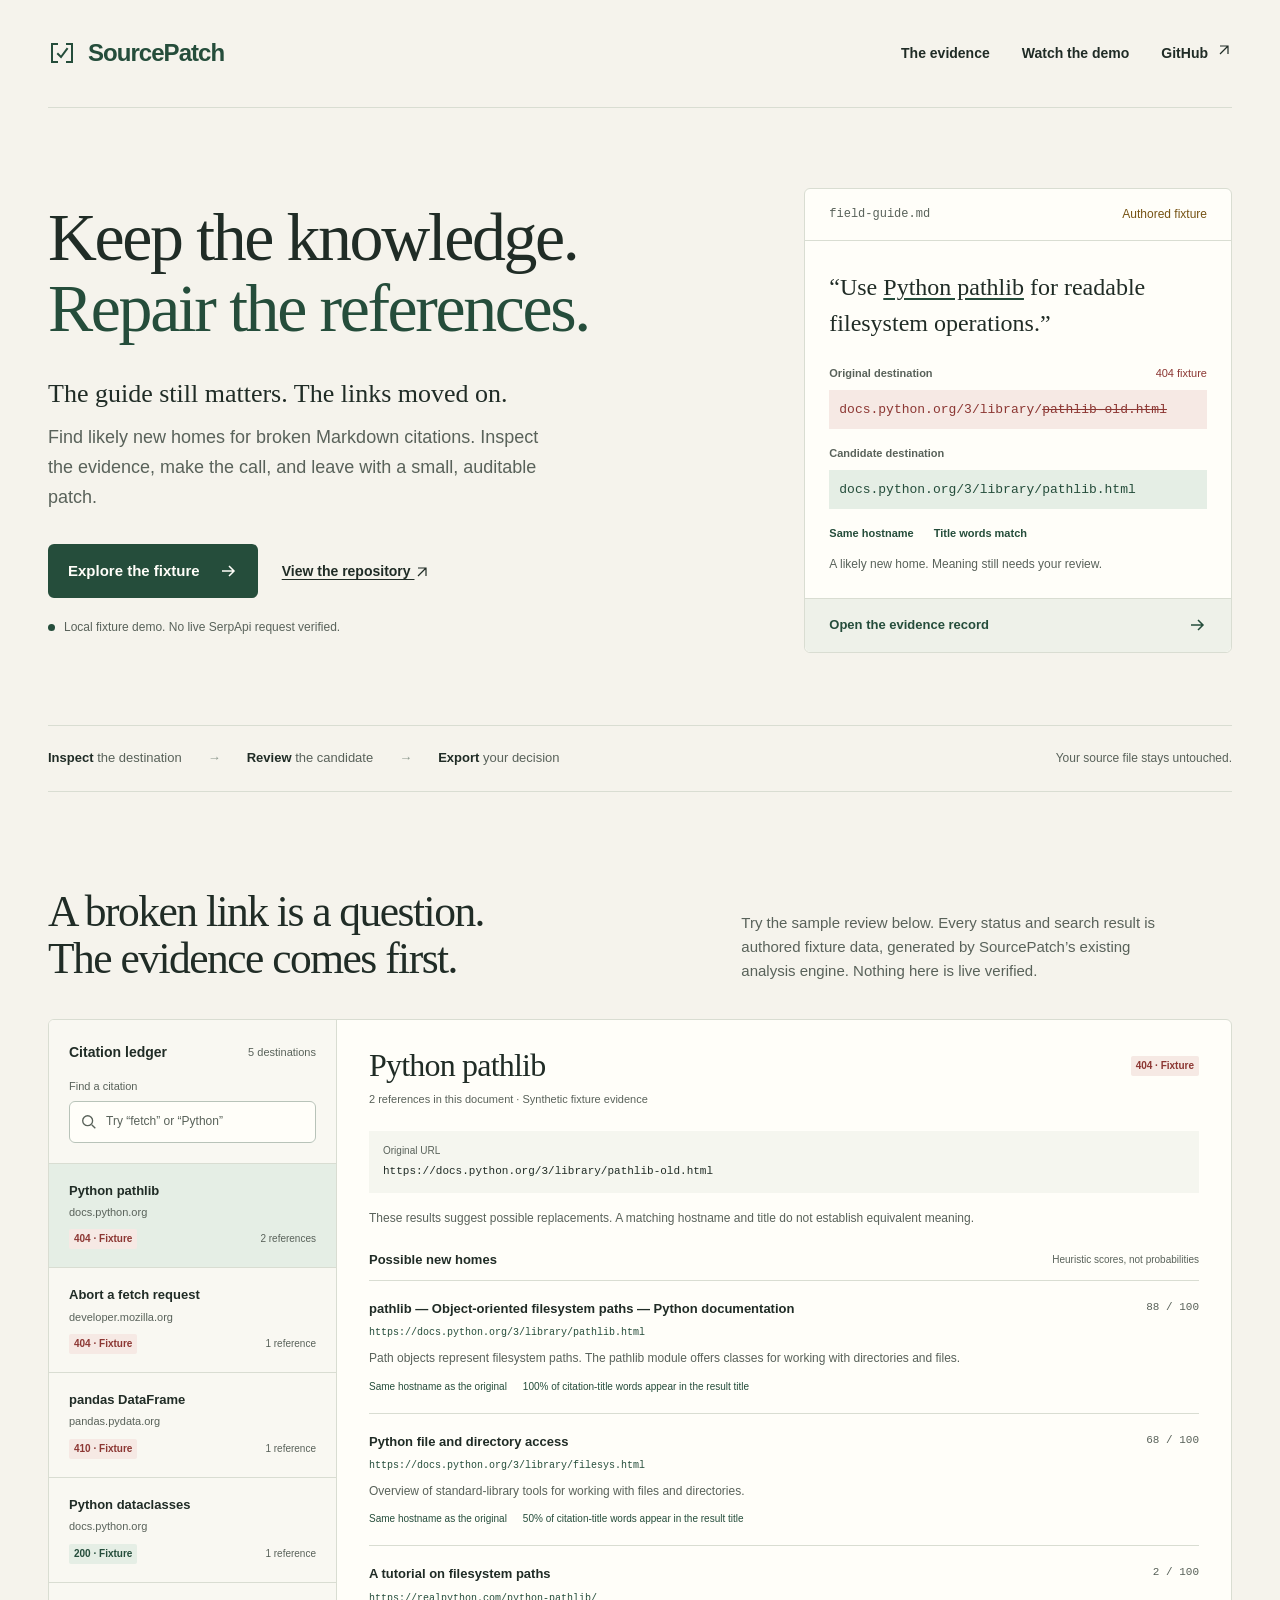
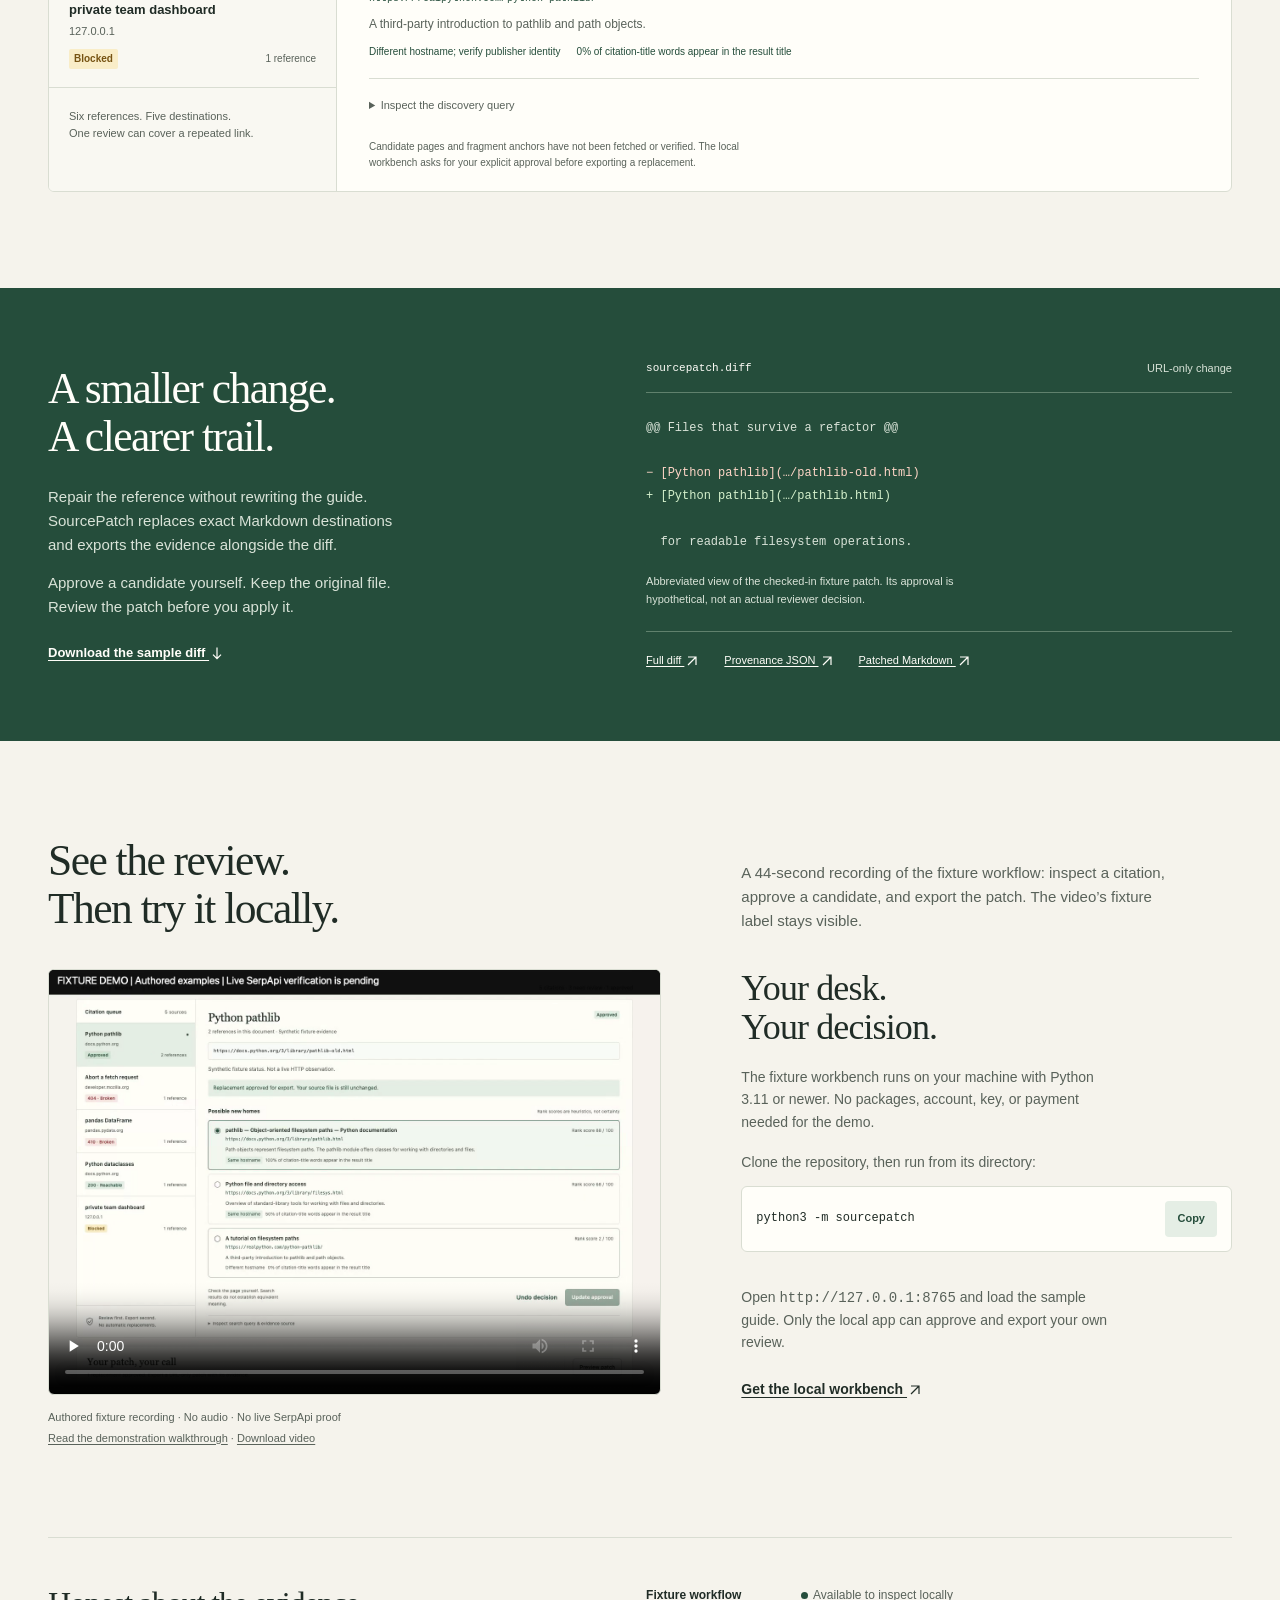
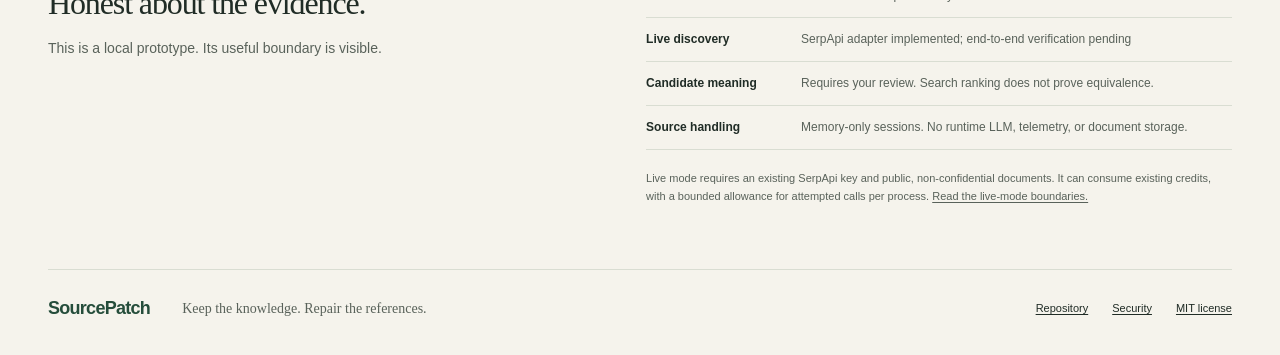
==== landing/index.html @ 8b0971ee "Add evidence-led SourcePatch fixture landing" ====
<!doctype html>
<html lang="en">
<head>
  <meta charset="utf-8">
  <meta name="viewport" content="width=device-width, initial-scale=1">
  <meta name="theme-color" content="#254d3b">
  <meta name="description" content="SourcePatch is a local-first workbench for repairing broken Markdown citations. Compare evidence, approve replacements, and export a URL-only patch with provenance. Explore an honest synthetic fixture demo.">
  <title>SourcePatch — Keep the knowledge. Repair the references.</title>
  <link rel="icon" href="assets/favicon.svg" type="image/svg+xml">
  <link rel="stylesheet" href="style.css">
  <script src="assets/fixture-data.js" defer></script>
  <script src="landing.js" defer></script>
</head>
<body>
  <a class="skip-link" href="#main">Skip to content</a>
  <header class="site-header wrap">
    <a class="wordmark" href="#main" aria-label="SourcePatch home"><svg width="28" height="28" viewBox="0 0 28 28" fill="none" aria-hidden="true"><path d="M9 5H4v18h5M19 5h5v18h-5M10 15l3 3 6-8" stroke="currentColor" stroke-width="2" stroke-linecap="square"/></svg>SourcePatch</a>
    <nav aria-label="Main navigation"><a href="#evidence">The evidence</a><a href="#demo">Watch the demo</a><a href="https://github.com/himanshu748/sourcepatch" class="nav-repo">GitHub <svg viewBox="0 0 20 20" width="16" height="16" fill="none" aria-hidden="true"><path d="M5 15 15 5M5 5h10v10" stroke="currentColor" stroke-width="1.5"/></svg></a></nav>
  </header>

  <main id="main">
    <section class="hero wrap" aria-labelledby="hero-title">
      <div class="hero-copy">
        <h1 id="hero-title">Keep the knowledge.<br><span>Repair the references.</span></h1>
        <p class="hero-intro">The guide still matters. The links moved on.</p>
        <p class="hero-description">Find likely new homes for broken Markdown citations. Inspect the evidence, make the call, and leave with a small, auditable patch.</p>
        <div class="actions"><a class="button primary" href="#evidence">Explore the fixture <svg viewBox="0 0 20 20" width="20" height="20" fill="none" aria-hidden="true"><path d="M4 10h12m-5-5 5 5-5 5" stroke="currentColor" stroke-width="1.5"/></svg></a><a class="text-link" href="https://github.com/himanshu748/sourcepatch">View the repository <svg viewBox="0 0 20 20" width="16" height="16" fill="none" aria-hidden="true"><path d="M5 15 15 5M5 5h10v10" stroke="currentColor" stroke-width="1.5"/></svg></a></div>
        <p class="fixture-note"><span class="status-dot" aria-hidden="true"></span>Local fixture demo. No live SerpApi request verified.</p>
      </div>
      <div class="hero-record" aria-label="Synthetic Python pathlib citation example">
        <div class="record-top"><span>field-guide.md</span><span class="record-stamp">Authored fixture</span></div>
        <div class="record-body">
          <p class="source-quote">“Use <span>Python pathlib</span> for readable filesystem operations.”</p>
          <div class="destination old"><span class="destination-label">Original destination <b>404 fixture</b></span><code>docs.python.org/3/library/<wbr><s>pathlib-old.html</s></code></div>
          <div class="destination proposed"><span class="destination-label">Candidate destination</span><code>docs.python.org/3/library/<wbr>pathlib.html</code></div>
          <div class="evidence-pair"><span>Same hostname</span><span>Title words match</span></div>
          <p class="record-caution">A likely new home. Meaning still needs your review.</p>
        </div>
        <a href="#evidence" class="record-bottom">Open the evidence record <svg viewBox="0 0 20 20" width="20" height="20" fill="none" aria-hidden="true"><path d="M4 10h12m-5-5 5 5-5 5" stroke="currentColor" stroke-width="1.5"/></svg></a>
      </div>
    </section>

    <div class="principles wrap" aria-label="SourcePatch workflow"><p><strong>Inspect</strong> the destination</p><span aria-hidden="true">→</span><p><strong>Review</strong> the candidate</p><span aria-hidden="true">→</span><p><strong>Export</strong> your decision</p><p class="principles-end">Your source file stays untouched.</p></div>

    <section class="evidence-section wrap" id="evidence" aria-labelledby="evidence-title">
      <div class="section-heading"><h2 id="evidence-title">A broken link is a question.<br>The evidence comes first.</h2><p>Try the sample review below. Every status and search result is authored fixture data, generated by SourcePatch’s existing analysis engine. Nothing here is live verified.</p></div>
      <div class="explorer">
        <aside class="citation-sidebar" aria-label="Fixture citations">
          <div class="sidebar-top"><h3>Citation ledger</h3><span>5 destinations</span></div>
          <div class="search-control" hidden><label for="citation-search">Find a citation</label><div class="search-field"><svg width="18" height="18" viewBox="0 0 20 20" fill="none" aria-hidden="true"><circle cx="8.5" cy="8.5" r="5.5" stroke="currentColor" stroke-width="1.5"/><path d="m13 13 4 4" stroke="currentColor" stroke-width="1.5"/></svg><input id="citation-search" type="search" placeholder="Try “fetch” or “Python”" autocomplete="off"></div></div>
          <div id="citation-list" class="citation-list" hidden></div>
          <p id="search-status" class="search-status" role="status" aria-live="polite" hidden></p>
          <p class="sidebar-note">Six references. Five destinations.<br>One review can cover a repeated link.</p>
          <noscript><p class="noscript-note">JavaScript is off. The Python example is shown beside this ledger. The sample artifacts and local app still work.</p></noscript>
        </aside>
        <article class="evidence-record" id="evidence-record" aria-labelledby="citation-title">
          <div class="evidence-heading"><h3 id="citation-title" aria-live="polite" aria-atomic="true">Python pathlib</h3><span id="citation-status" class="badge broken">404 · Fixture</span></div>
          <p id="citation-context" class="record-meta">2 references in this document · Synthetic fixture evidence</p>
          <div class="original-reference"><span>Original URL</span><code id="original-url">https://docs.python.org/3/library/pathlib-old.html</code></div>
          <p id="review-notice" class="review-notice">These results suggest possible replacements. A matching hostname and title do not establish equivalent meaning.</p>
          <div class="candidate-header"><h4>Possible new homes</h4><span>Heuristic scores, not probabilities</span></div>
          <div id="candidate-list" class="candidate-list">
            <div class="candidate"><div class="candidate-title"><h5>pathlib — Object-oriented filesystem paths — Python documentation</h5><span>88 / 100</span></div><code>https://docs.python.org/3/library/pathlib.html</code><p>Path objects represent filesystem paths. The pathlib module offers classes for working with directories and files.</p><ul class="candidate-reasons"><li>Same hostname as the original</li><li>100% of citation-title words appear in the result title</li></ul></div>
            <div class="candidate"><div class="candidate-title"><h5>Python file and directory access</h5><span>68 / 100</span></div><code>https://docs.python.org/3/library/filesys.html</code><p>Overview of standard-library tools for working with files and directories.</p><ul class="candidate-reasons"><li>Same hostname as the original</li><li>50% of citation-title words appear in the result title</li></ul></div>
            <div class="candidate"><div class="candidate-title"><h5>A tutorial on filesystem paths</h5><span>2 / 100</span></div><code>https://realpython.com/python-pathlib/</code><p>A third-party introduction to pathlib and path objects.</p><ul class="candidate-reasons"><li>Different hostname; verify publisher identity</li><li>0% of citation-title words appear in the result title</li></ul></div>
          </div>
          <details class="query-details"><summary>Inspect the discovery query</summary><code id="discovery-query">site:docs.python.org Python pathlib</code><p id="discovery-note">Authored synthetic search results; no API request made.</p></details>
          <p class="record-footer">Candidate pages and fragment anchors have not been fetched or verified. The local workbench asks for your explicit approval before exporting a replacement.</p>
        </article>
      </div>
    </section>

    <section class="patch-section" aria-labelledby="patch-title">
      <div class="wrap patch-layout"><div class="patch-copy"><h2 id="patch-title">A smaller change.<br>A clearer trail.</h2><p>Repair the reference without rewriting the guide. SourcePatch replaces exact Markdown destinations and exports the evidence alongside the diff.</p><p>Approve a candidate yourself. Keep the original file. Review the patch before you apply it.</p><a href="demo-output/sourcepatch.diff" class="light-link" download>Download the sample diff <svg viewBox="0 0 20 20" width="16" height="16" fill="none" aria-hidden="true"><path d="M10 3v14M5 12l5 5 5-5" stroke="currentColor" stroke-width="1.5"/></svg></a></div>
        <div class="patch-proof"><div class="patch-proof-top"><span>sourcepatch.diff</span><span>URL-only change</span></div><pre aria-label="Abbreviated synthetic patch showing only the URL destination changing"><code><span class="diff-context">@@ Files that survive a refactor @@</span>

<span class="diff-removed">− [Python pathlib](…/pathlib-old.html)</span>
<span class="diff-added">+ [Python pathlib](…/pathlib.html)</span>

<span class="diff-context">  for readable filesystem operations.</span></code></pre><p>Abbreviated view of the checked-in fixture patch. Its approval is hypothetical, not an actual reviewer decision.</p><div class="patch-artifacts"><a href="demo-output/sourcepatch.diff">Full diff <svg viewBox="0 0 20 20" width="16" height="16" fill="none" aria-hidden="true"><path d="M5 15 15 5M5 5h10v10" stroke="currentColor" stroke-width="1.5"/></svg></a><a href="demo-output/provenance.json">Provenance JSON <svg viewBox="0 0 20 20" width="16" height="16" fill="none" aria-hidden="true"><path d="M5 15 15 5M5 5h10v10" stroke="currentColor" stroke-width="1.5"/></svg></a><a href="demo-output/guide.patched.md">Patched Markdown <svg viewBox="0 0 20 20" width="16" height="16" fill="none" aria-hidden="true"><path d="M5 15 15 5M5 5h10v10" stroke="currentColor" stroke-width="1.5"/></svg></a></div></div>
      </div>
    </section>

    <section class="demo-section wrap" id="demo" aria-labelledby="demo-title">
      <div class="section-heading"><h2 id="demo-title">See the review.<br>Then try it locally.</h2><p>A 44-second recording of the fixture workflow: inspect a citation, approve a candidate, and export the patch. The video’s fixture label stays visible.</p></div>
      <div class="demo-layout"><figure class="demo-video"><video controls playsinline preload="none" poster="assets/fixture-video-poster.png" aria-label="SourcePatch fixture demonstration, 44 seconds, no audio"><source src="assets/sourcepatch-fixture-labelled.mp4" type="video/mp4">Your browser cannot play this video. <a href="assets/sourcepatch-fixture-labelled.mp4">Download the fixture recording.</a></video><figcaption>Authored fixture recording · No audio · No live SerpApi proof<br><a href="docs/demo-script.md">Read the demonstration walkthrough</a> · <a href="assets/sourcepatch-fixture-labelled.mp4" download>Download video</a></figcaption></figure>
        <div class="local-run"><h3>Your desk.<br>Your decision.</h3><p>The fixture workbench runs on your machine with Python 3.11 or newer. No packages, account, key, or payment needed for the demo.</p><p>Clone the repository, then run from its directory:</p><div class="command-line"><code>python3 -m sourcepatch</code><button id="copy-command" type="button" hidden>Copy</button></div><p id="copy-status" class="copy-status" role="status" aria-live="polite"></p><p>Open <code>http://127.0.0.1:8765</code> and load the sample guide. Only the local app can approve and export your own review.</p><a class="text-link" href="https://github.com/himanshu748/sourcepatch#run-in-30-seconds">Get the local workbench <svg viewBox="0 0 20 20" width="16" height="16" fill="none" aria-hidden="true"><path d="M5 15 15 5M5 5h10v10" stroke="currentColor" stroke-width="1.5"/></svg></a></div>
      </div>
    </section>

    <section class="truth-section wrap" aria-labelledby="truth-title"><div><h2 id="truth-title">Honest about the evidence.</h2><p>This is a local prototype. Its useful boundary is visible.</p></div><dl class="truth-ledger"><div><dt>Fixture workflow</dt><dd><span class="status-dot" aria-hidden="true"></span>Available to inspect locally</dd></div><div><dt>Live discovery</dt><dd>SerpApi adapter implemented; end-to-end verification pending</dd></div><div><dt>Candidate meaning</dt><dd>Requires your review. Search ranking does not prove equivalence.</dd></div><div><dt>Source handling</dt><dd>Memory-only sessions. No runtime LLM, telemetry, or document storage.</dd></div></dl><p class="live-note">Live mode requires an existing SerpApi key and public, non-confidential documents. It can consume existing credits, with a bounded allowance for attempted calls per process. <a href="https://github.com/himanshu748/sourcepatch#live-mode-with-an-existing-key">Read the live-mode boundaries.</a></p></section>
  </main>

  <footer class="site-footer wrap"><a class="wordmark" href="#main">SourcePatch</a><p>Keep the knowledge. Repair the references.</p><nav aria-label="Footer navigation"><a href="https://github.com/himanshu748/sourcepatch">Repository</a><a href="https://github.com/himanshu748/sourcepatch/blob/main/SECURITY.md">Security</a><a href="https://github.com/himanshu748/sourcepatch/blob/main/LICENSE">MIT license</a></nav></footer>
</body>
</html>
---- landing/style.css ----
:root {
  color-scheme: light;
  --canvas: #f5f3ec;
  --paper: #fffef9;
  --ink: #202c26;
  --muted: #59625a;
  --line: #d9ddd2;
  --forest: #254d3b;
  --forest-tint: #e5eee5;
  --amber: #765313;
  --amber-tint: #f9edc8;
  --red: #8c3733;
  --red-tint: #f6e9e4;
  --serif: Georgia, 'Times New Roman', serif;
  --sans: -apple-system, BlinkMacSystemFont, 'Segoe UI', sans-serif;
  --code: ui-monospace, SFMono-Regular, Consolas, monospace;
}
* { box-sizing: border-box; }
html { scroll-behavior: smooth; scroll-padding-top: 32px; scrollbar-color: #819389 var(--canvas); }
body { margin: 0; background: var(--canvas); color: var(--ink); font-family: var(--sans); font-size: 16px; line-height: 1.6; -webkit-font-smoothing: antialiased; }
::selection { color: var(--paper); background: var(--forest); }
button, input { font: inherit; }
button, a, summary, input { -webkit-tap-highlight-color: transparent; }
a { color: inherit; text-underline-offset: .22em; }
a:hover { text-decoration-thickness: 2px; }
button { cursor: pointer; }
:focus-visible { outline: 3px solid var(--forest); outline-offset: 4px; }
svg { flex: none; vertical-align: middle; }
code, pre { font-family: var(--code); }
code { overflow-wrap: anywhere; }
[hidden] { display: none !important; }
h1, h2, h3, h4, h5, p, figure { margin: 0; }
h1, h2, .local-run h3 { font-family: var(--serif); font-weight: 400; }
h1, h2, h3, h4, h5 { line-height: 1.1; }
h1, h2 { text-wrap: balance; letter-spacing: -.035em; }
.wrap { width: min(1280px, calc(100% - 96px)); margin-inline: auto; }
.skip-link { position: absolute; left: 16px; top: -100px; z-index: 5; padding: 12px 18px; background: var(--forest); color: var(--paper); }
.skip-link:focus { top: 12px; }
.site-header { min-height: 108px; display: flex; align-items: center; justify-content: space-between; gap: 32px; border-bottom: 1px solid var(--line); }
.wordmark { display: inline-flex; align-items: center; gap: 12px; color: var(--forest); font-size: 24px; font-weight: 650; letter-spacing: -.04em; text-decoration: none; }
.site-header nav { display: flex; align-items: center; gap: 32px; font-size: 14px; font-weight: 550; }
.site-header nav a { text-decoration: none; padding-block: 12px; }
.site-header nav a:hover { text-decoration: underline; }
.nav-repo { display: flex; gap: 8px; }
.hero { display: grid; grid-template-columns: 1.6fr 1fr; gap: 72px; align-items: center; padding-block: 80px 72px; }
h1 { font-size: clamp(52px, 5.3vw, 76px); line-height: 1.04; }
h1 span { color: var(--forest); }
.hero-intro { font-family: var(--serif); font-size: 26px; margin-top: 32px; line-height: 1.35; }
.hero-description { color: var(--muted); max-width: 49ch; font-size: 18px; margin-top: 12px; line-height: 1.65; }
.actions { display: flex; align-items: center; gap: 24px; flex-wrap: wrap; margin-top: 32px; }
.button { display: inline-flex; align-items: center; justify-content: center; gap: 18px; padding: 15px 20px; min-height: 52px; border-radius: 6px; text-decoration: none; font-weight: 600; font-size: 15px; }
.primary { background: var(--forest); color: var(--paper); }
.primary:hover { background: #193d2d; }
.text-link { font-weight: 600; font-size: 14px; }
.fixture-note { margin-top: 20px; color: var(--muted); font-size: 12px; display: flex; align-items: center; gap: 9px; }
.status-dot { display: inline-block; background: var(--forest); width: 7px; height: 7px; border-radius: 50%; flex: none; }
.hero-record { background: var(--paper); border: 1px solid var(--line); border-radius: 6px; }
.record-top { display: flex; justify-content: space-between; gap: 12px; padding: 16px 24px; border-bottom: 1px solid var(--line); font-family: var(--code); font-size: 12px; color: var(--muted); }
.record-stamp { font-family: var(--sans); color: var(--amber); }
.record-body { padding: 28px 24px 24px; }
.source-quote { font-family: var(--serif); font-size: 24px; line-height: 1.5; }
.source-quote span { text-decoration: underline; text-decoration-color: var(--forest); text-underline-offset: .12em; }
.destination { margin-top: 24px; }
.destination-label { display: flex; justify-content: space-between; align-items: center; gap: 12px; font-size: 11px; font-weight: 550; color: var(--muted); margin-bottom: 7px; }
.destination-label b { color: var(--red); font-weight: 500; }
.destination code { display: block; font-size: 13px; line-height: 1.8; padding: 8px 10px; }
.old code { background: var(--red-tint); color: var(--red); }
.proposed code { background: var(--forest-tint); color: var(--forest); }
.proposed { margin-top: 16px; }
.evidence-pair { display: flex; gap: 20px; margin-top: 16px; color: var(--forest); font-size: 11px; font-weight: 550; }
.record-caution { font-size: 12px; color: var(--muted); margin-top: 12px; }
.record-bottom { display: flex; align-items: center; justify-content: space-between; gap: 12px; background: #eef1e9; border-top: 1px solid var(--line); border-radius: 0 0 6px 6px; color: var(--forest); padding: 16px 24px; font-size: 13px; font-weight: 600; text-decoration: none; }
.record-bottom:hover { background: var(--forest-tint); }
.principles { display: flex; align-items: center; gap: 26px; border-block: 1px solid var(--line); padding-block: 22px; font-size: 13px; color: var(--muted); }
.principles strong { color: var(--ink); font-weight: 600; }
.principles > span { color: #8e9a90; }
.principles-end { margin-left: auto; font-size: 12px; }
.evidence-section { padding-block: 96px; }
.section-heading { display: grid; grid-template-columns: 1.25fr 1fr; align-items: end; gap: 80px; margin-bottom: 36px; }
h2 { font-size: clamp(36px, 3.4vw, 48px); line-height: 1.1; }
.section-heading > p { max-width: 52ch; color: var(--muted); font-size: 15px; }
.explorer { border: 1px solid var(--line); border-radius: 6px; background: var(--paper); display: grid; grid-template-columns: 288px minmax(0, 1fr); overflow: clip; }
.citation-sidebar { border-right: 1px solid var(--line); background: #f9f8f2; }
.sidebar-top { display: flex; align-items: center; justify-content: space-between; gap: 12px; padding: 24px 20px 16px; }
.sidebar-top h3 { font-size: 14px; font-weight: 650; }
.sidebar-top > span { font-size: 11px; color: var(--muted); }
.search-control { padding: 0 20px 20px; }
.search-control label { display: block; font-size: 11px; color: var(--muted); margin-bottom: 6px; }
.search-field { border: 1px solid #b8c3b9; border-radius: 6px; display: flex; align-items: center; background: var(--paper); padding-left: 10px; }
.search-field:focus-within { outline: 3px solid var(--forest); outline-offset: 3px; }
.search-field svg { color: var(--muted); }
.search-field input { min-width: 0; width: 100%; padding: 10px 8px; border: 0; border-radius: 6px; background: transparent; color: var(--ink); font-size: 12px; caret-color: var(--forest); }
.search-field input:focus { outline: none; }
.search-field input::placeholder { color: var(--muted); opacity: 1; }
.citation-list { border-top: 1px solid var(--line); }
.citation-button { display: block; width: 100%; text-align: left; border: 0; border-bottom: 1px solid var(--line); border-radius: 0; padding: 18px 20px; color: var(--ink); background: transparent; }
.citation-button:hover { background: #edf0e7; }
.citation-button[aria-pressed="true"] { background: var(--forest-tint); }
.citation-button:focus-visible { outline-offset: -4px; }
.citation-button strong { display: block; font-size: 13px; font-weight: 600; line-height: 1.4; margin-bottom: 4px; }
.citation-button .host { display: block; font-size: 11px; color: var(--muted); margin-bottom: 8px; overflow-wrap: anywhere; }
.citation-button .row-meta { display: flex; align-items: center; justify-content: space-between; gap: 6px; }
.row-meta .occurrences { color: var(--muted); font-size: 10px; }
.badge { display: inline-block; font-size: 10px; font-weight: 550; padding: 2px 5px; border-radius: 2px; white-space: nowrap; }
.badge.broken { background: var(--red-tint); color: var(--red); }
.badge.healthy { background: var(--forest-tint); color: var(--forest); }
.badge.blocked { background: var(--amber-tint); color: var(--amber); }
.sidebar-note, .search-status, .noscript-note { font-size: 11px; color: var(--muted); padding: 20px; }
.search-status { border-bottom: 1px solid var(--line); }
.noscript-note { padding-top: 0; }
.evidence-record { min-width: 0; padding: 28px 32px 20px; }
.evidence-heading { display: flex; align-items: center; justify-content: space-between; gap: 16px; }
.evidence-heading h3 { font-family: var(--serif); font-weight: 400; font-size: 32px; letter-spacing: -.025em; }
.record-meta { margin-top: 8px; color: var(--muted); font-size: 11px; }
.original-reference { background: #f5f6ef; margin-top: 22px; padding: 12px 14px; }
.original-reference > span { display: block; color: var(--muted); font-size: 10px; margin-bottom: 3px; }
.original-reference code { font-size: 11px; line-height: 1.7; display: block; }
.review-notice { font-size: 12px; margin-top: 16px; color: var(--muted); }
.review-notice.ambiguous { padding: 12px 14px; background: var(--amber-tint); color: var(--amber); }
.candidate-header { display: flex; justify-content: space-between; align-items: center; gap: 16px; margin-top: 24px; padding-bottom: 12px; border-bottom: 1px solid var(--line); }
.candidate-header h4 { font-size: 13px; font-weight: 650; }
.candidate-header > span { font-size: 10px; color: var(--muted); }
.candidate { padding-block: 18px; border-bottom: 1px solid var(--line); }
.candidate-title { display: flex; align-items: flex-start; justify-content: space-between; gap: 24px; }
.candidate-title h5 { font-size: 13px; font-weight: 600; line-height: 1.5; }
.candidate-title > span { color: var(--muted); font-family: var(--code); font-size: 11px; white-space: nowrap; font-variant-numeric: tabular-nums; }
.candidate > code { display: block; font-size: 10px; color: var(--forest); margin-top: 6px; line-height: 1.7; }
.candidate > p { font-size: 12px; color: var(--muted); margin-top: 8px; }
.candidate-reasons { display: flex; gap: 16px; padding: 0; margin: 10px 0 0; list-style: none; flex-wrap: wrap; }
.candidate-reasons li { color: var(--forest); font-size: 10px; }
.empty-candidates { padding-block: 28px; max-width: 58ch; font-size: 13px; color: var(--muted); }
.query-details { margin-top: 18px; font-size: 11px; color: var(--muted); }
.query-details summary { cursor: pointer; min-height: 30px; }
.query-details code { display: block; margin: 8px 0; background: #f5f6ef; padding: 10px; color: var(--ink); }
.record-footer { margin-top: 12px; font-size: 10px; max-width: 75ch; color: var(--muted); }
.patch-section { background: var(--forest); color: var(--paper); padding-block: 72px; }
.patch-layout { display: grid; grid-template-columns: .85fr 1fr; gap: 100px; align-items: center; }
.patch-copy > p { max-width: 43ch; margin-top: 24px; color: #d9e3d8; font-size: 15px; }
.patch-copy > p + p { margin-top: 14px; }
.light-link { display: inline-block; margin-top: 24px; font-size: 13px; font-weight: 550; }
.patch-proof { min-width: 0; }
.patch-proof-top { display: flex; justify-content: space-between; gap: 16px; font-size: 11px; padding-bottom: 14px; border-bottom: 1px solid #60816d; }
.patch-proof-top > span:first-child { font-family: var(--code); }
.patch-proof-top > span:last-child { color: #d9e3d8; }
.patch-proof pre { font-size: 12px; line-height: 1.9; margin: 24px 0 20px; white-space: pre-wrap; overflow-wrap: anywhere; }
.diff-context { color: #d9e3d8; }
.diff-removed { color: #ffd6c7; }
.diff-added { color: #d4f0cc; }
.patch-proof > p { font-size: 11px; color: #d9e3d8; max-width: 60ch; }
.patch-artifacts { display: flex; flex-wrap: wrap; gap: 24px; border-top: 1px solid #60816d; padding-top: 20px; margin-top: 22px; font-size: 11px; }
.patch-section :focus-visible { outline-color: var(--paper); }
.demo-section { padding-block: 96px 88px; }
.demo-layout { display: grid; grid-template-columns: 1.25fr 1fr; gap: 80px; align-items: start; }
.demo-video { min-width: 0; }
.demo-video video { display: block; width: 100%; aspect-ratio: 1440 / 1000; height: auto; background: #101510; border: 1px solid var(--line); border-radius: 6px; }
.demo-video figcaption { font-size: 11px; color: var(--muted); margin-top: 12px; line-height: 1.9; }
.local-run h3 { font-size: 36px; line-height: 1.1; letter-spacing: -.025em; }
.local-run > p { font-size: 14px; max-width: 48ch; margin-top: 18px; color: var(--muted); }
.command-line { display: flex; align-items: center; gap: 16px; justify-content: space-between; background: var(--paper); border: 1px solid var(--line); border-radius: 6px; margin-top: 12px; padding: 14px; }
.command-line code { font-size: 12px; }
.command-line button { background: var(--forest-tint); color: var(--forest); border: 0; border-radius: 4px; padding: 8px 12px; min-height: 36px; font-size: 11px; font-weight: 600; }
.command-line button:hover { background: #d3e2d1; }
.local-run > .copy-status { min-height: 18px; margin: 4px 0 0; font-size: 10px; }
.local-run > .copy-status + p { margin-top: 12px; }
.local-run .text-link { display: inline-block; margin-top: 24px; }
.truth-section { border-top: 1px solid var(--line); padding-block: 48px 64px; display: grid; grid-template-columns: .85fr 1fr; column-gap: 100px; }
.truth-section h2 { font-size: 32px; }
.truth-section > div > p { margin-top: 16px; font-size: 14px; color: var(--muted); }
.truth-ledger { margin: 0; }
.truth-ledger > div { display: grid; grid-template-columns: 135px 1fr; gap: 20px; border-bottom: 1px solid var(--line); padding-block: 12px; font-size: 12px; }
.truth-ledger > div:first-child { padding-top: 0; }
.truth-ledger dt { font-weight: 600; }
.truth-ledger dd { margin: 0; color: var(--muted); }
.truth-ledger .status-dot { margin-right: 5px; }
.live-note { grid-column: 2; color: var(--muted); font-size: 11px; margin-top: 20px; }
.site-footer { border-top: 1px solid var(--line); padding-block: 24px 32px; display: flex; align-items: center; gap: 32px; }
.site-footer .wordmark { font-size: 18px; }
.site-footer > p { color: var(--muted); font-family: var(--serif); font-size: 14px; }
.site-footer nav { display: flex; gap: 24px; margin-left: auto; font-size: 11px; }
@media (max-width: 1180px) {
  .wrap { width: calc(100% - 64px); }
  .hero { gap: 36px; grid-template-columns: 1.45fr 1fr; }
  h1 { font-size: clamp(46px, 5.3vw, 64px); }
  .hero-description { font-size: 16px; }
  .section-heading, .demo-layout { gap: 48px; }
  .patch-layout, .truth-section { gap: 64px; }
  .principles { gap: 18px; }
  .explorer { grid-template-columns: 254px minmax(0, 1fr); }
}
@media (max-width: 900px) {
  .hero { grid-template-columns: 1fr; gap: 40px; padding-top: 56px; }
  .hero-copy { max-width: 680px; }
  h1 { font-size: 64px; }
  .hero-record { max-width: 680px; }
  .record-body { display: grid; grid-template-columns: 1fr 1fr; gap: 16px 24px; }
  .source-quote { grid-column: 1 / -1; }
  .destination, .proposed { margin: 0; }
  .evidence-pair, .record-caution { margin: 0; }
  .principles { flex-wrap: wrap; }
  .principles-end { width: 100%; margin-left: 0; }
  .section-heading { grid-template-columns: 1fr; gap: 20px; }
  .section-heading > p { max-width: 64ch; }
  .explorer { grid-template-columns: 225px minmax(0, 1fr); }
  .evidence-record { padding: 24px; }
  .candidate-title { gap: 12px; }
  .candidate-header { align-items: start; }
  .candidate-header > span { max-width: 100px; text-align: right; }
  .patch-layout, .truth-section { grid-template-columns: 1fr; gap: 36px; }
  .patch-copy > p { max-width: 60ch; }
  .demo-layout { grid-template-columns: 1fr; gap: 40px; }
  .local-run { max-width: 600px; }
  .live-note { grid-column: 1; margin-top: 0; }
  .site-footer { flex-wrap: wrap; gap: 16px 32px; }
  .site-footer nav { margin-left: 0; }
}
@media (max-width: 620px) {
  html { scroll-padding-top: 20px; }
  .wrap { width: calc(100% - 40px); }
  .site-header { min-height: 88px; flex-wrap: wrap; gap: 8px; padding-block: 16px; }
  .wordmark { font-size: 21px; gap: 8px; }
  .wordmark svg { width: 24px; height: 24px; }
  .site-header nav { width: 100%; gap: 20px; font-size: 11px; justify-content: space-between; }
  .site-header nav a { padding-block: 4px; }
  .hero { padding-block: 40px; gap: 32px; }
  h1 { font-size: clamp(37px, 9.5vw, 55px); letter-spacing: -.035em; line-height: 1.08; }
  .hero-intro { font-size: 21px; margin-top: 24px; }
  .hero-description { margin-top: 10px; font-size: 15px; }
  .actions { gap: 18px; margin-top: 24px; align-items: start; flex-direction: column; }
  .button { font-size: 14px; padding: 14px 18px; }
  .fixture-note { font-size: 10px; align-items: flex-start; }
  .fixture-note .status-dot { margin-top: 5px; }
  .record-top { padding: 14px 18px; font-size: 10px; }
  .record-body { display: block; padding: 20px 18px; }
  .source-quote { font-size: 23px; }
  .destination { margin-top: 18px; }
  .destination code { font-size: 11px; }
  .evidence-pair { margin-top: 14px; font-size: 10px; }
  .record-caution { margin-top: 8px; font-size: 11px; }
  .record-bottom { padding: 14px 18px; font-size: 12px; }
  .principles { gap: 8px 10px; padding-block: 18px; font-size: 10px; }
  .principles-end { font-size: 11px; margin-top: 4px; }
  .evidence-section { padding-block: 56px; }
  h2 { font-size: 34px; }
  .section-heading { gap: 16px; margin-bottom: 24px; }
  .section-heading > p { font-size: 14px; }
  .explorer { grid-template-columns: 1fr; }
  .citation-sidebar { border-right: 0; border-bottom: 1px solid var(--line); }
  .sidebar-top { padding: 18px 16px 14px; }
  .search-control { padding: 0 16px 16px; }
  .search-control input { font-size: 14px; }
  .citation-list { display: grid; grid-template-columns: 1fr 1fr; }
  .citation-button { min-width: 0; padding: 14px 16px; }
  .citation-button:nth-child(odd) { border-right: 1px solid var(--line); }
  .citation-button strong { font-size: 11px; }
  .citation-button .host { font-size: 10px; }
  .citation-button .row-meta { flex-wrap: wrap; gap: 4px; }
  .row-meta .occurrences { font-size: 9px; }
  .sidebar-note { padding: 14px 16px; font-size: 10px; }
  .evidence-record { padding: 22px 16px 18px; }
  .evidence-heading h3 { font-size: 27px; }
  .record-meta { font-size: 10px; }
  .original-reference { margin-top: 18px; padding: 10px; }
  .review-notice { font-size: 11px; }
  .candidate-header { margin-top: 20px; }
  .candidate-header > span { font-size: 9px; }
  .candidate-title h5 { font-size: 12px; }
  .candidate-title > span { font-size: 10px; }
  .candidate > p { font-size: 11px; }
  .candidate-reasons { gap: 4px; display: block; }
  .candidate-reasons li + li { margin-top: 4px; }
  .patch-section { padding-block: 48px; }
  .patch-layout { gap: 36px; }
  .patch-copy > p { font-size: 14px; }
  .patch-proof pre { font-size: 10px; }
  .patch-artifacts { gap: 16px; }
  .demo-section { padding-block: 56px; }
  .demo-layout { gap: 32px; }
  .local-run h3 { font-size: 32px; }
  .truth-section { padding-block: 32px 40px; gap: 28px; }
  .truth-section h2 { font-size: 28px; }
  .truth-ledger > div { grid-template-columns: 100px 1fr; gap: 16px; font-size: 11px; }
  .site-footer { padding-block: 22px; display: block; }
  .site-footer > p { margin-top: 8px; font-size: 13px; }
  .site-footer nav { margin-top: 18px; gap: 24px; }
}
@media (prefers-reduced-motion: reduce) {
  html { scroll-behavior: auto; }
  *, *::before, *::after { animation: none !important; transition: none !important; }
}
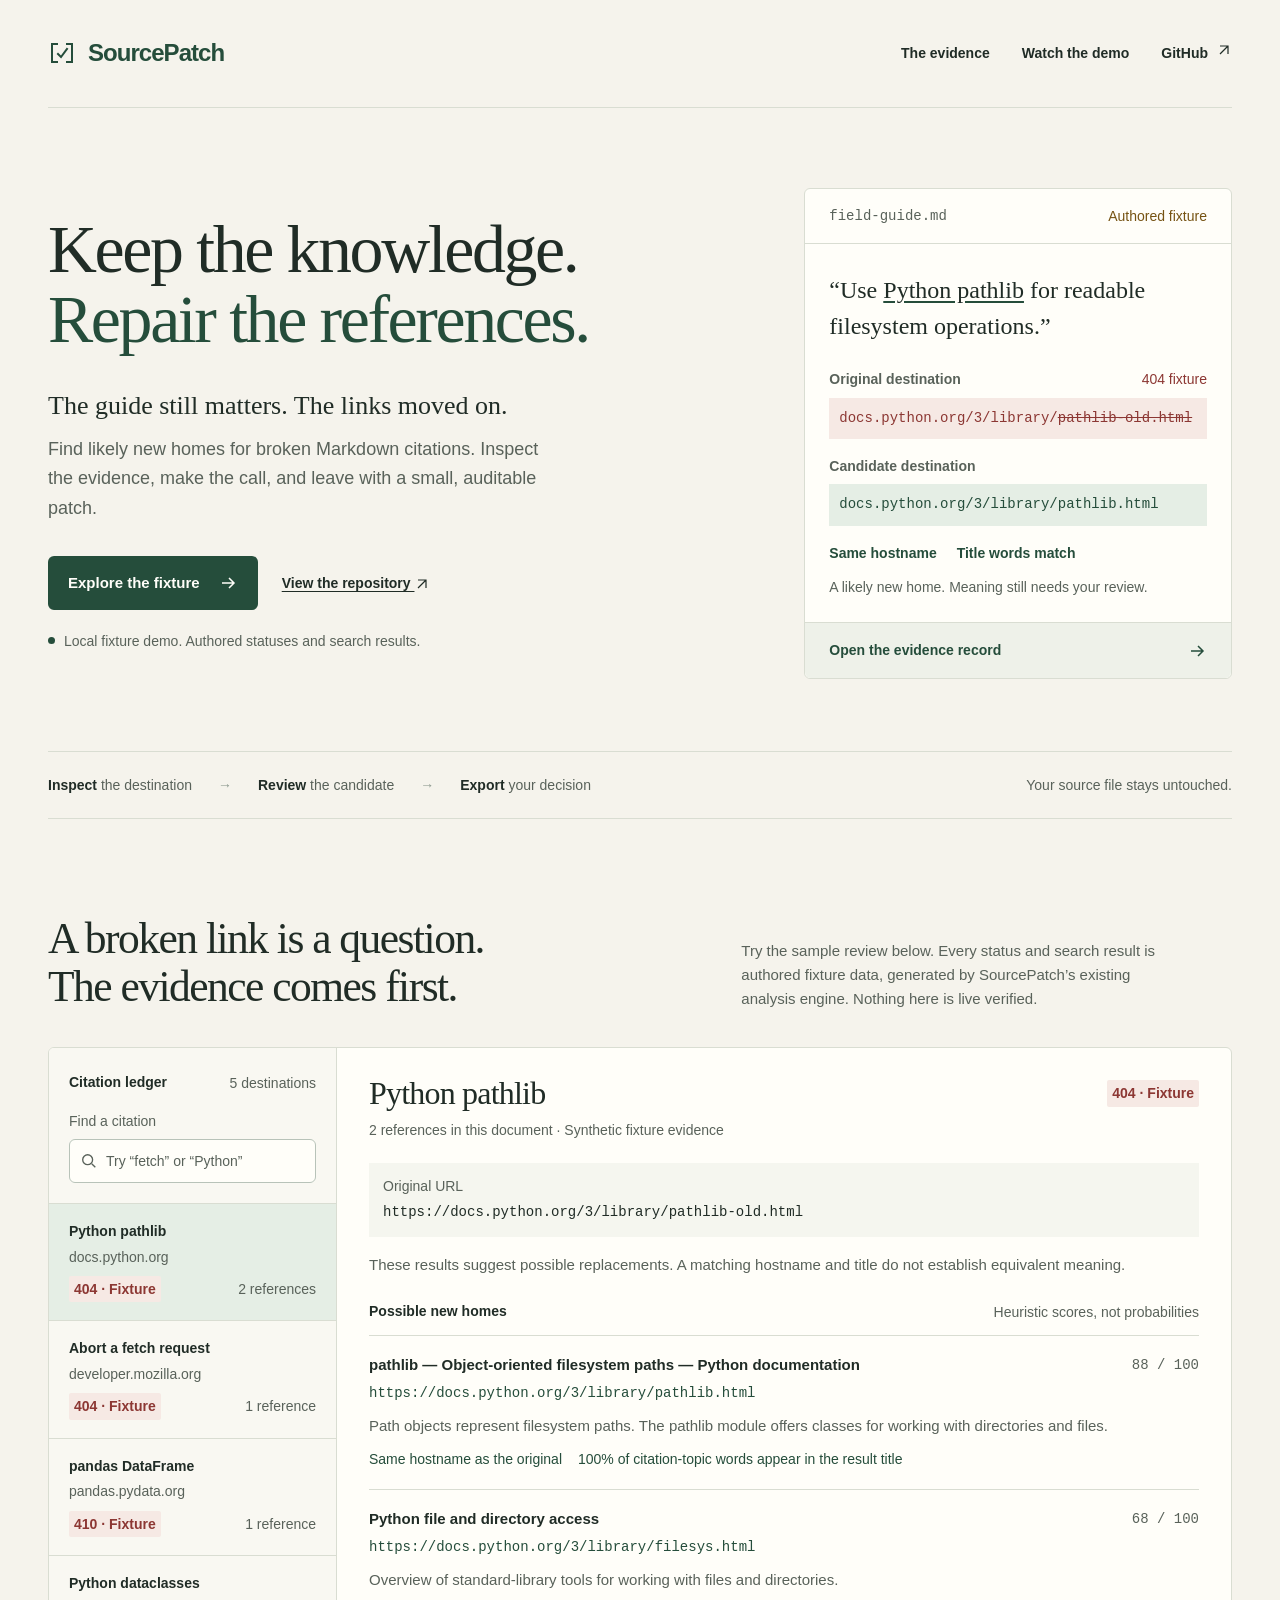
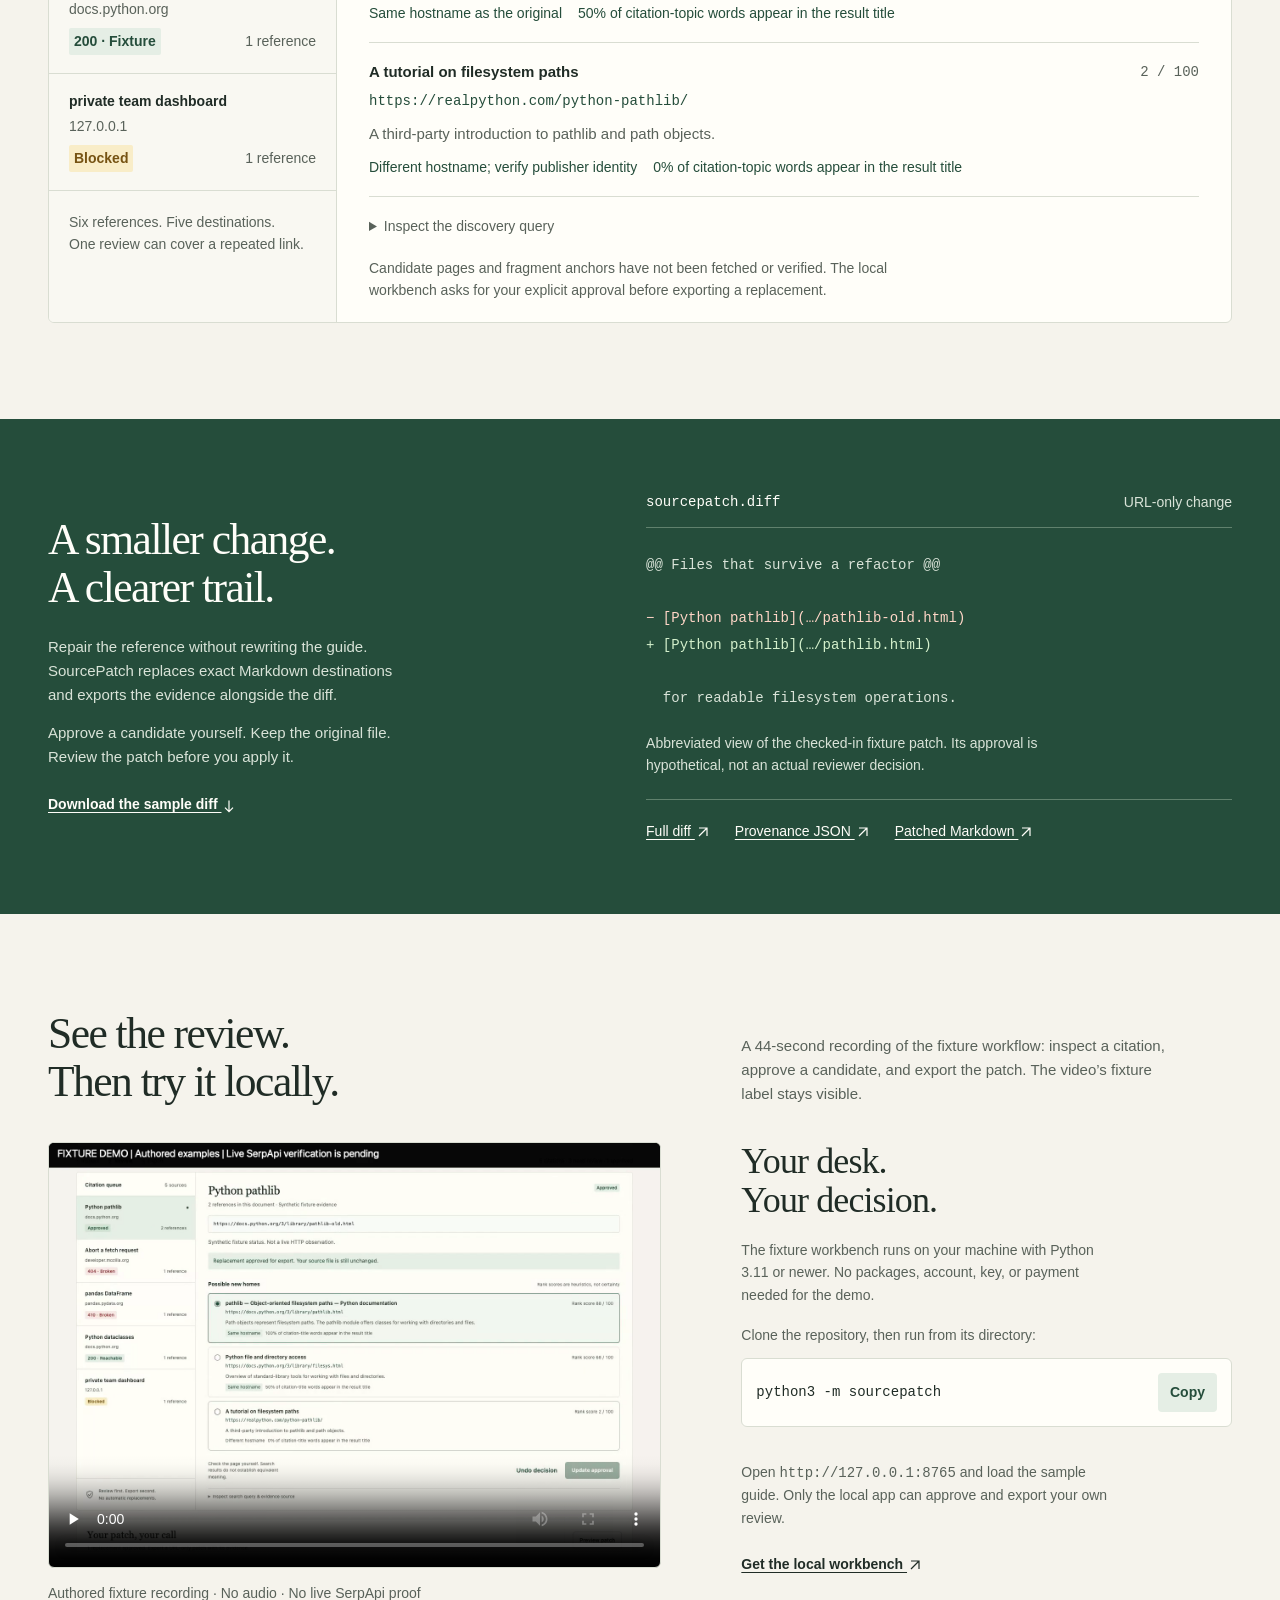
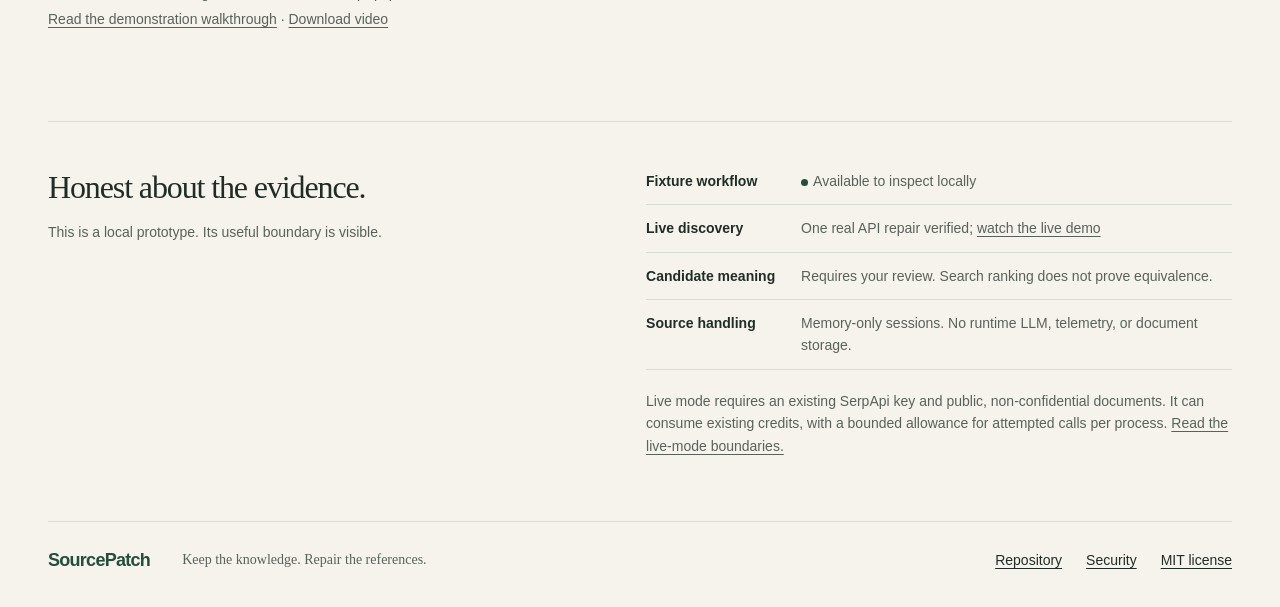
==== commit e1b1887d: "Document verified real SerpApi repair and published submission demo" ====
--- a/landing/index.html
+++ b/landing/index.html
@@ -25,7 +25,7 @@
         <p class="hero-intro">The guide still matters. The links moved on.</p>
         <p class="hero-description">Find likely new homes for broken Markdown citations. Inspect the evidence, make the call, and leave with a small, auditable patch.</p>
         <div class="actions"><a class="button primary" href="#evidence">Explore the fixture <svg viewBox="0 0 20 20" width="20" height="20" fill="none" aria-hidden="true"><path d="M4 10h12m-5-5 5 5-5 5" stroke="currentColor" stroke-width="1.5"/></svg></a><a class="text-link" href="https://github.com/himanshu748/sourcepatch">View the repository <svg viewBox="0 0 20 20" width="16" height="16" fill="none" aria-hidden="true"><path d="M5 15 15 5M5 5h10v10" stroke="currentColor" stroke-width="1.5"/></svg></a></div>
-        <p class="fixture-note"><span class="status-dot" aria-hidden="true"></span>Local fixture demo. No live SerpApi request verified.</p>
+        <p class="fixture-note"><span class="status-dot" aria-hidden="true"></span>Local fixture demo. Authored statuses and search results.</p>
       </div>
       <div class="hero-record" aria-label="Synthetic Python pathlib citation example">
         <div class="record-top"><span>field-guide.md</span><span class="record-stamp">Authored fixture</span></div>
@@ -88,7 +88,7 @@
       </div>
     </section>
 
-    <section class="truth-section wrap" aria-labelledby="truth-title"><div><h2 id="truth-title">Honest about the evidence.</h2><p>This is a local prototype. Its useful boundary is visible.</p></div><dl class="truth-ledger"><div><dt>Fixture workflow</dt><dd><span class="status-dot" aria-hidden="true"></span>Available to inspect locally</dd></div><div><dt>Live discovery</dt><dd>SerpApi adapter implemented; end-to-end verification pending</dd></div><div><dt>Candidate meaning</dt><dd>Requires your review. Search ranking does not prove equivalence.</dd></div><div><dt>Source handling</dt><dd>Memory-only sessions. No runtime LLM, telemetry, or document storage.</dd></div></dl><p class="live-note">Live mode requires an existing SerpApi key and public, non-confidential documents. It can consume existing credits, with a bounded allowance for attempted calls per process. <a href="https://github.com/himanshu748/sourcepatch#live-mode-with-an-existing-key">Read the live-mode boundaries.</a></p></section>
+    <section class="truth-section wrap" aria-labelledby="truth-title"><div><h2 id="truth-title">Honest about the evidence.</h2><p>This is a local prototype. Its useful boundary is visible.</p></div><dl class="truth-ledger"><div><dt>Fixture workflow</dt><dd><span class="status-dot" aria-hidden="true"></span>Available to inspect locally</dd></div><div><dt>Live discovery</dt><dd>One real API repair verified; <a href="https://youtu.be/D5dKt3ehCIk">watch the live demo</a></dd></div><div><dt>Candidate meaning</dt><dd>Requires your review. Search ranking does not prove equivalence.</dd></div><div><dt>Source handling</dt><dd>Memory-only sessions. No runtime LLM, telemetry, or document storage.</dd></div></dl><p class="live-note">Live mode requires an existing SerpApi key and public, non-confidential documents. It can consume existing credits, with a bounded allowance for attempted calls per process. <a href="https://github.com/himanshu748/sourcepatch#live-mode-with-an-existing-key">Read the live-mode boundaries.</a></p></section>
   </main>
 
   <footer class="site-footer wrap"><a class="wordmark" href="#main">SourcePatch</a><p>Keep the knowledge. Repair the references.</p><nav aria-label="Footer navigation"><a href="https://github.com/himanshu748/sourcepatch">Repository</a><a href="https://github.com/himanshu748/sourcepatch/blob/main/SECURITY.md">Security</a><a href="https://github.com/himanshu748/sourcepatch/blob/main/LICENSE">MIT license</a></nav></footer>
--- a/landing/style.css
+++ b/landing/style.css
@@ -52,29 +52,29 @@
 .primary { background: var(--forest); color: var(--paper); }
 .primary:hover { background: #193d2d; }
 .text-link { font-weight: 600; font-size: 14px; }
-.fixture-note { margin-top: 20px; color: var(--muted); font-size: 12px; display: flex; align-items: center; gap: 9px; }
+.fixture-note { margin-top: 20px; color: var(--muted); font-size: 14px; display: flex; align-items: center; gap: 9px; }
 .status-dot { display: inline-block; background: var(--forest); width: 7px; height: 7px; border-radius: 50%; flex: none; }
 .hero-record { background: var(--paper); border: 1px solid var(--line); border-radius: 6px; }
-.record-top { display: flex; justify-content: space-between; gap: 12px; padding: 16px 24px; border-bottom: 1px solid var(--line); font-family: var(--code); font-size: 12px; color: var(--muted); }
+.record-top { display: flex; justify-content: space-between; gap: 12px; padding: 16px 24px; border-bottom: 1px solid var(--line); font-family: var(--code); font-size: 14px; color: var(--muted); }
 .record-stamp { font-family: var(--sans); color: var(--amber); }
 .record-body { padding: 28px 24px 24px; }
 .source-quote { font-family: var(--serif); font-size: 24px; line-height: 1.5; }
 .source-quote span { text-decoration: underline; text-decoration-color: var(--forest); text-underline-offset: .12em; }
 .destination { margin-top: 24px; }
-.destination-label { display: flex; justify-content: space-between; align-items: center; gap: 12px; font-size: 11px; font-weight: 550; color: var(--muted); margin-bottom: 7px; }
+.destination-label { display: flex; justify-content: space-between; align-items: center; gap: 12px; font-size: 14px; font-weight: 550; color: var(--muted); margin-bottom: 7px; }
 .destination-label b { color: var(--red); font-weight: 500; }
-.destination code { display: block; font-size: 13px; line-height: 1.8; padding: 8px 10px; }
+.destination code { display: block; font-size: 14px; line-height: 1.8; padding: 8px 10px; }
 .old code { background: var(--red-tint); color: var(--red); }
 .proposed code { background: var(--forest-tint); color: var(--forest); }
 .proposed { margin-top: 16px; }
-.evidence-pair { display: flex; gap: 20px; margin-top: 16px; color: var(--forest); font-size: 11px; font-weight: 550; }
-.record-caution { font-size: 12px; color: var(--muted); margin-top: 12px; }
-.record-bottom { display: flex; align-items: center; justify-content: space-between; gap: 12px; background: #eef1e9; border-top: 1px solid var(--line); border-radius: 0 0 6px 6px; color: var(--forest); padding: 16px 24px; font-size: 13px; font-weight: 600; text-decoration: none; }
+.evidence-pair { display: flex; flex-wrap: wrap; gap: 8px 20px; margin-top: 16px; color: var(--forest); font-size: 14px; font-weight: 550; }
+.record-caution { font-size: 14px; color: var(--muted); margin-top: 12px; }
+.record-bottom { display: flex; align-items: center; justify-content: space-between; gap: 12px; background: #eef1e9; border-top: 1px solid var(--line); border-radius: 0 0 6px 6px; color: var(--forest); padding: 16px 24px; font-size: 14px; font-weight: 600; text-decoration: none; }
 .record-bottom:hover { background: var(--forest-tint); }
-.principles { display: flex; align-items: center; gap: 26px; border-block: 1px solid var(--line); padding-block: 22px; font-size: 13px; color: var(--muted); }
+.principles { display: flex; align-items: center; gap: 26px; border-block: 1px solid var(--line); padding-block: 22px; font-size: 14px; color: var(--muted); }
 .principles strong { color: var(--ink); font-weight: 600; }
 .principles > span { color: #8e9a90; }
-.principles-end { margin-left: auto; font-size: 12px; }
+.principles-end { margin-left: auto; font-size: 14px; }
 .evidence-section { padding-block: 96px; }
 .section-heading { display: grid; grid-template-columns: 1.25fr 1fr; align-items: end; gap: 80px; margin-bottom: 36px; }
 h2 { font-size: clamp(36px, 3.4vw, 48px); line-height: 1.1; }
@@ -83,13 +83,13 @@
 .citation-sidebar { border-right: 1px solid var(--line); background: #f9f8f2; }
 .sidebar-top { display: flex; align-items: center; justify-content: space-between; gap: 12px; padding: 24px 20px 16px; }
 .sidebar-top h3 { font-size: 14px; font-weight: 650; }
-.sidebar-top > span { font-size: 11px; color: var(--muted); }
+.sidebar-top > span { font-size: 14px; color: var(--muted); }
 .search-control { padding: 0 20px 20px; }
-.search-control label { display: block; font-size: 11px; color: var(--muted); margin-bottom: 6px; }
+.search-control label { display: block; font-size: 14px; color: var(--muted); margin-bottom: 6px; }
 .search-field { border: 1px solid #b8c3b9; border-radius: 6px; display: flex; align-items: center; background: var(--paper); padding-left: 10px; }
 .search-field:focus-within { outline: 3px solid var(--forest); outline-offset: 3px; }
 .search-field svg { color: var(--muted); }
-.search-field input { min-width: 0; width: 100%; padding: 10px 8px; border: 0; border-radius: 6px; background: transparent; color: var(--ink); font-size: 12px; caret-color: var(--forest); }
+.search-field input { min-width: 0; width: 100%; padding: 10px 8px; border: 0; border-radius: 6px; background: transparent; color: var(--ink); font-size: 14px; caret-color: var(--forest); }
 .search-field input:focus { outline: none; }
 .search-field input::placeholder { color: var(--muted); opacity: 1; }
 .citation-list { border-top: 1px solid var(--line); }
@@ -97,86 +97,86 @@
 .citation-button:hover { background: #edf0e7; }
 .citation-button[aria-pressed="true"] { background: var(--forest-tint); }
 .citation-button:focus-visible { outline-offset: -4px; }
-.citation-button strong { display: block; font-size: 13px; font-weight: 600; line-height: 1.4; margin-bottom: 4px; }
-.citation-button .host { display: block; font-size: 11px; color: var(--muted); margin-bottom: 8px; overflow-wrap: anywhere; }
-.citation-button .row-meta { display: flex; align-items: center; justify-content: space-between; gap: 6px; }
-.row-meta .occurrences { color: var(--muted); font-size: 10px; }
-.badge { display: inline-block; font-size: 10px; font-weight: 550; padding: 2px 5px; border-radius: 2px; white-space: nowrap; }
+.citation-button strong { display: block; font-size: 14px; font-weight: 600; line-height: 1.4; margin-bottom: 4px; }
+.citation-button .host { display: block; font-size: 14px; color: var(--muted); margin-bottom: 8px; overflow-wrap: anywhere; }
+.citation-button .row-meta { display: flex; flex-wrap: wrap; align-items: center; justify-content: space-between; gap: 6px; }
+.row-meta .occurrences { color: var(--muted); font-size: 14px; }
+.badge { display: inline-block; font-size: 14px; font-weight: 550; padding: 2px 5px; border-radius: 2px; white-space: nowrap; }
 .badge.broken { background: var(--red-tint); color: var(--red); }
 .badge.healthy { background: var(--forest-tint); color: var(--forest); }
 .badge.blocked { background: var(--amber-tint); color: var(--amber); }
-.sidebar-note, .search-status, .noscript-note { font-size: 11px; color: var(--muted); padding: 20px; }
+.sidebar-note, .search-status, .noscript-note { font-size: 14px; color: var(--muted); padding: 20px; }
 .search-status { border-bottom: 1px solid var(--line); }
 .noscript-note { padding-top: 0; }
 .evidence-record { min-width: 0; padding: 28px 32px 20px; }
 .evidence-heading { display: flex; align-items: center; justify-content: space-between; gap: 16px; }
 .evidence-heading h3 { font-family: var(--serif); font-weight: 400; font-size: 32px; letter-spacing: -.025em; }
-.record-meta { margin-top: 8px; color: var(--muted); font-size: 11px; }
+.record-meta { margin-top: 8px; color: var(--muted); font-size: 14px; }
 .original-reference { background: #f5f6ef; margin-top: 22px; padding: 12px 14px; }
-.original-reference > span { display: block; color: var(--muted); font-size: 10px; margin-bottom: 3px; }
-.original-reference code { font-size: 11px; line-height: 1.7; display: block; }
-.review-notice { font-size: 12px; margin-top: 16px; color: var(--muted); }
+.original-reference > span { display: block; color: var(--muted); font-size: 14px; margin-bottom: 3px; }
+.original-reference code { font-size: 14px; line-height: 1.7; display: block; }
+.review-notice { font-size: 15px; margin-top: 16px; color: var(--muted); }
 .review-notice.ambiguous { padding: 12px 14px; background: var(--amber-tint); color: var(--amber); }
 .candidate-header { display: flex; justify-content: space-between; align-items: center; gap: 16px; margin-top: 24px; padding-bottom: 12px; border-bottom: 1px solid var(--line); }
-.candidate-header h4 { font-size: 13px; font-weight: 650; }
-.candidate-header > span { font-size: 10px; color: var(--muted); }
+.candidate-header h4 { font-size: 14px; font-weight: 650; }
+.candidate-header > span { font-size: 14px; color: var(--muted); }
 .candidate { padding-block: 18px; border-bottom: 1px solid var(--line); }
 .candidate-title { display: flex; align-items: flex-start; justify-content: space-between; gap: 24px; }
-.candidate-title h5 { font-size: 13px; font-weight: 600; line-height: 1.5; }
-.candidate-title > span { color: var(--muted); font-family: var(--code); font-size: 11px; white-space: nowrap; font-variant-numeric: tabular-nums; }
-.candidate > code { display: block; font-size: 10px; color: var(--forest); margin-top: 6px; line-height: 1.7; }
-.candidate > p { font-size: 12px; color: var(--muted); margin-top: 8px; }
+.candidate-title h5 { font-size: 15px; font-weight: 600; line-height: 1.5; }
+.candidate-title > span { color: var(--muted); font-family: var(--code); font-size: 14px; white-space: nowrap; font-variant-numeric: tabular-nums; }
+.candidate > code { display: block; font-size: 14px; color: var(--forest); margin-top: 6px; line-height: 1.7; }
+.candidate > p { font-size: 15px; color: var(--muted); margin-top: 8px; }
 .candidate-reasons { display: flex; gap: 16px; padding: 0; margin: 10px 0 0; list-style: none; flex-wrap: wrap; }
-.candidate-reasons li { color: var(--forest); font-size: 10px; }
-.empty-candidates { padding-block: 28px; max-width: 58ch; font-size: 13px; color: var(--muted); }
-.query-details { margin-top: 18px; font-size: 11px; color: var(--muted); }
+.candidate-reasons li { color: var(--forest); font-size: 14px; }
+.empty-candidates { padding-block: 28px; max-width: 58ch; font-size: 14px; color: var(--muted); }
+.query-details { margin-top: 18px; font-size: 14px; color: var(--muted); }
 .query-details summary { cursor: pointer; min-height: 30px; }
 .query-details code { display: block; margin: 8px 0; background: #f5f6ef; padding: 10px; color: var(--ink); }
-.record-footer { margin-top: 12px; font-size: 10px; max-width: 75ch; color: var(--muted); }
+.record-footer { margin-top: 12px; font-size: 14px; max-width: 75ch; color: var(--muted); }
 .patch-section { background: var(--forest); color: var(--paper); padding-block: 72px; }
 .patch-layout { display: grid; grid-template-columns: .85fr 1fr; gap: 100px; align-items: center; }
 .patch-copy > p { max-width: 43ch; margin-top: 24px; color: #d9e3d8; font-size: 15px; }
 .patch-copy > p + p { margin-top: 14px; }
-.light-link { display: inline-block; margin-top: 24px; font-size: 13px; font-weight: 550; }
+.light-link { display: inline-block; margin-top: 24px; font-size: 14px; font-weight: 550; }
 .patch-proof { min-width: 0; }
-.patch-proof-top { display: flex; justify-content: space-between; gap: 16px; font-size: 11px; padding-bottom: 14px; border-bottom: 1px solid #60816d; }
+.patch-proof-top { display: flex; justify-content: space-between; gap: 16px; font-size: 14px; padding-bottom: 14px; border-bottom: 1px solid #60816d; }
 .patch-proof-top > span:first-child { font-family: var(--code); }
 .patch-proof-top > span:last-child { color: #d9e3d8; }
-.patch-proof pre { font-size: 12px; line-height: 1.9; margin: 24px 0 20px; white-space: pre-wrap; overflow-wrap: anywhere; }
+.patch-proof pre { font-size: 14px; line-height: 1.9; margin: 24px 0 20px; white-space: pre-wrap; overflow-wrap: anywhere; }
 .diff-context { color: #d9e3d8; }
 .diff-removed { color: #ffd6c7; }
 .diff-added { color: #d4f0cc; }
-.patch-proof > p { font-size: 11px; color: #d9e3d8; max-width: 60ch; }
-.patch-artifacts { display: flex; flex-wrap: wrap; gap: 24px; border-top: 1px solid #60816d; padding-top: 20px; margin-top: 22px; font-size: 11px; }
+.patch-proof > p { font-size: 14px; color: #d9e3d8; max-width: 60ch; }
+.patch-artifacts { display: flex; flex-wrap: wrap; gap: 24px; border-top: 1px solid #60816d; padding-top: 20px; margin-top: 22px; font-size: 14px; }
 .patch-section :focus-visible { outline-color: var(--paper); }
 .demo-section { padding-block: 96px 88px; }
 .demo-layout { display: grid; grid-template-columns: 1.25fr 1fr; gap: 80px; align-items: start; }
 .demo-video { min-width: 0; }
 .demo-video video { display: block; width: 100%; aspect-ratio: 1440 / 1000; height: auto; background: #101510; border: 1px solid var(--line); border-radius: 6px; }
-.demo-video figcaption { font-size: 11px; color: var(--muted); margin-top: 12px; line-height: 1.9; }
+.demo-video figcaption { font-size: 14px; color: var(--muted); margin-top: 12px; line-height: 1.9; }
 .local-run h3 { font-size: 36px; line-height: 1.1; letter-spacing: -.025em; }
 .local-run > p { font-size: 14px; max-width: 48ch; margin-top: 18px; color: var(--muted); }
 .command-line { display: flex; align-items: center; gap: 16px; justify-content: space-between; background: var(--paper); border: 1px solid var(--line); border-radius: 6px; margin-top: 12px; padding: 14px; }
-.command-line code { font-size: 12px; }
-.command-line button { background: var(--forest-tint); color: var(--forest); border: 0; border-radius: 4px; padding: 8px 12px; min-height: 36px; font-size: 11px; font-weight: 600; }
+.command-line code { font-size: 14px; }
+.command-line button { background: var(--forest-tint); color: var(--forest); border: 0; border-radius: 4px; padding: 8px 12px; min-height: 36px; font-size: 14px; font-weight: 600; }
 .command-line button:hover { background: #d3e2d1; }
-.local-run > .copy-status { min-height: 18px; margin: 4px 0 0; font-size: 10px; }
+.local-run > .copy-status { min-height: 18px; margin: 4px 0 0; font-size: 14px; }
 .local-run > .copy-status + p { margin-top: 12px; }
 .local-run .text-link { display: inline-block; margin-top: 24px; }
 .truth-section { border-top: 1px solid var(--line); padding-block: 48px 64px; display: grid; grid-template-columns: .85fr 1fr; column-gap: 100px; }
 .truth-section h2 { font-size: 32px; }
 .truth-section > div > p { margin-top: 16px; font-size: 14px; color: var(--muted); }
 .truth-ledger { margin: 0; }
-.truth-ledger > div { display: grid; grid-template-columns: 135px 1fr; gap: 20px; border-bottom: 1px solid var(--line); padding-block: 12px; font-size: 12px; }
+.truth-ledger > div { display: grid; grid-template-columns: 135px 1fr; gap: 20px; border-bottom: 1px solid var(--line); padding-block: 12px; font-size: 14px; }
 .truth-ledger > div:first-child { padding-top: 0; }
 .truth-ledger dt { font-weight: 600; }
 .truth-ledger dd { margin: 0; color: var(--muted); }
 .truth-ledger .status-dot { margin-right: 5px; }
-.live-note { grid-column: 2; color: var(--muted); font-size: 11px; margin-top: 20px; }
+.live-note { grid-column: 2; color: var(--muted); font-size: 14px; margin-top: 20px; }
 .site-footer { border-top: 1px solid var(--line); padding-block: 24px 32px; display: flex; align-items: center; gap: 32px; }
 .site-footer .wordmark { font-size: 18px; }
 .site-footer > p { color: var(--muted); font-family: var(--serif); font-size: 14px; }
-.site-footer nav { display: flex; gap: 24px; margin-left: auto; font-size: 11px; }
+.site-footer nav { display: flex; gap: 24px; margin-left: auto; font-size: 14px; }
 @media (max-width: 1180px) {
   .wrap { width: calc(100% - 64px); }
   .hero { gap: 36px; grid-template-columns: 1.45fr 1fr; }
@@ -219,7 +219,7 @@
   .site-header { min-height: 88px; flex-wrap: wrap; gap: 8px; padding-block: 16px; }
   .wordmark { font-size: 21px; gap: 8px; }
   .wordmark svg { width: 24px; height: 24px; }
-  .site-header nav { width: 100%; gap: 20px; font-size: 11px; justify-content: space-between; }
+  .site-header nav { width: 100%; gap: 20px; font-size: 14px; justify-content: space-between; }
   .site-header nav a { padding-block: 4px; }
   .hero { padding-block: 40px; gap: 32px; }
   h1 { font-size: clamp(37px, 9.5vw, 55px); letter-spacing: -.035em; line-height: 1.08; }
@@ -227,18 +227,19 @@
   .hero-description { margin-top: 10px; font-size: 15px; }
   .actions { gap: 18px; margin-top: 24px; align-items: start; flex-direction: column; }
   .button { font-size: 14px; padding: 14px 18px; }
-  .fixture-note { font-size: 10px; align-items: flex-start; }
+  .fixture-note { font-size: 14px; align-items: flex-start; }
   .fixture-note .status-dot { margin-top: 5px; }
-  .record-top { padding: 14px 18px; font-size: 10px; }
+  .record-top { padding: 14px 18px; font-size: 14px; }
   .record-body { display: block; padding: 20px 18px; }
   .source-quote { font-size: 23px; }
   .destination { margin-top: 18px; }
-  .destination code { font-size: 11px; }
-  .evidence-pair { margin-top: 14px; font-size: 10px; }
-  .record-caution { margin-top: 8px; font-size: 11px; }
-  .record-bottom { padding: 14px 18px; font-size: 12px; }
-  .principles { gap: 8px 10px; padding-block: 18px; font-size: 10px; }
-  .principles-end { font-size: 11px; margin-top: 4px; }
+  .destination code { font-size: 14px; }
+  .evidence-pair { margin-top: 14px; font-size: 14px; }
+  .record-caution { margin-top: 8px; font-size: 14px; }
+  .record-bottom { padding: 14px 18px; font-size: 14px; }
+  .principles { gap: 8px 10px; padding-block: 18px; font-size: 14px; align-items: flex-start; flex-direction: column; }
+  .principles > span { display: none; }
+  .principles-end { font-size: 14px; margin-top: 4px; }
   .evidence-section { padding-block: 56px; }
   h2 { font-size: 34px; }
   .section-heading { gap: 16px; margin-bottom: 24px; }
@@ -251,36 +252,36 @@
   .citation-list { display: grid; grid-template-columns: 1fr 1fr; }
   .citation-button { min-width: 0; padding: 14px 16px; }
   .citation-button:nth-child(odd) { border-right: 1px solid var(--line); }
-  .citation-button strong { font-size: 11px; }
-  .citation-button .host { font-size: 10px; }
+  .citation-button strong { font-size: 14px; }
+  .citation-button .host { font-size: 14px; }
   .citation-button .row-meta { flex-wrap: wrap; gap: 4px; }
-  .row-meta .occurrences { font-size: 9px; }
-  .sidebar-note { padding: 14px 16px; font-size: 10px; }
+  .row-meta .occurrences { font-size: 14px; }
+  .sidebar-note { padding: 14px 16px; font-size: 14px; }
   .evidence-record { padding: 22px 16px 18px; }
   .evidence-heading h3 { font-size: 27px; }
-  .record-meta { font-size: 10px; }
+  .record-meta { font-size: 14px; }
   .original-reference { margin-top: 18px; padding: 10px; }
-  .review-notice { font-size: 11px; }
-  .candidate-header { margin-top: 20px; }
-  .candidate-header > span { font-size: 9px; }
-  .candidate-title h5 { font-size: 12px; }
-  .candidate-title > span { font-size: 10px; }
-  .candidate > p { font-size: 11px; }
+  .review-notice { font-size: 15px; }
+  .candidate-header { margin-top: 20px; flex-wrap: wrap; gap: 8px; }
+  .candidate-header > span { font-size: 14px; max-width: none; flex-basis: 100%; text-align: left; }
+  .candidate-title h5 { font-size: 15px; }
+  .candidate-title > span { font-size: 14px; }
+  .candidate > p { font-size: 15px; }
   .candidate-reasons { gap: 4px; display: block; }
   .candidate-reasons li + li { margin-top: 4px; }
   .patch-section { padding-block: 48px; }
   .patch-layout { gap: 36px; }
   .patch-copy > p { font-size: 14px; }
-  .patch-proof pre { font-size: 10px; }
+  .patch-proof pre { font-size: 14px; }
   .patch-artifacts { gap: 16px; }
   .demo-section { padding-block: 56px; }
   .demo-layout { gap: 32px; }
   .local-run h3 { font-size: 32px; }
   .truth-section { padding-block: 32px 40px; gap: 28px; }
   .truth-section h2 { font-size: 28px; }
-  .truth-ledger > div { grid-template-columns: 100px 1fr; gap: 16px; font-size: 11px; }
+  .truth-ledger > div { grid-template-columns: 100px 1fr; gap: 16px; font-size: 14px; }
   .site-footer { padding-block: 22px; display: block; }
-  .site-footer > p { margin-top: 8px; font-size: 13px; }
+  .site-footer > p { margin-top: 8px; font-size: 14px; }
   .site-footer nav { margin-top: 18px; gap: 24px; }
 }
 @media (prefers-reduced-motion: reduce) {
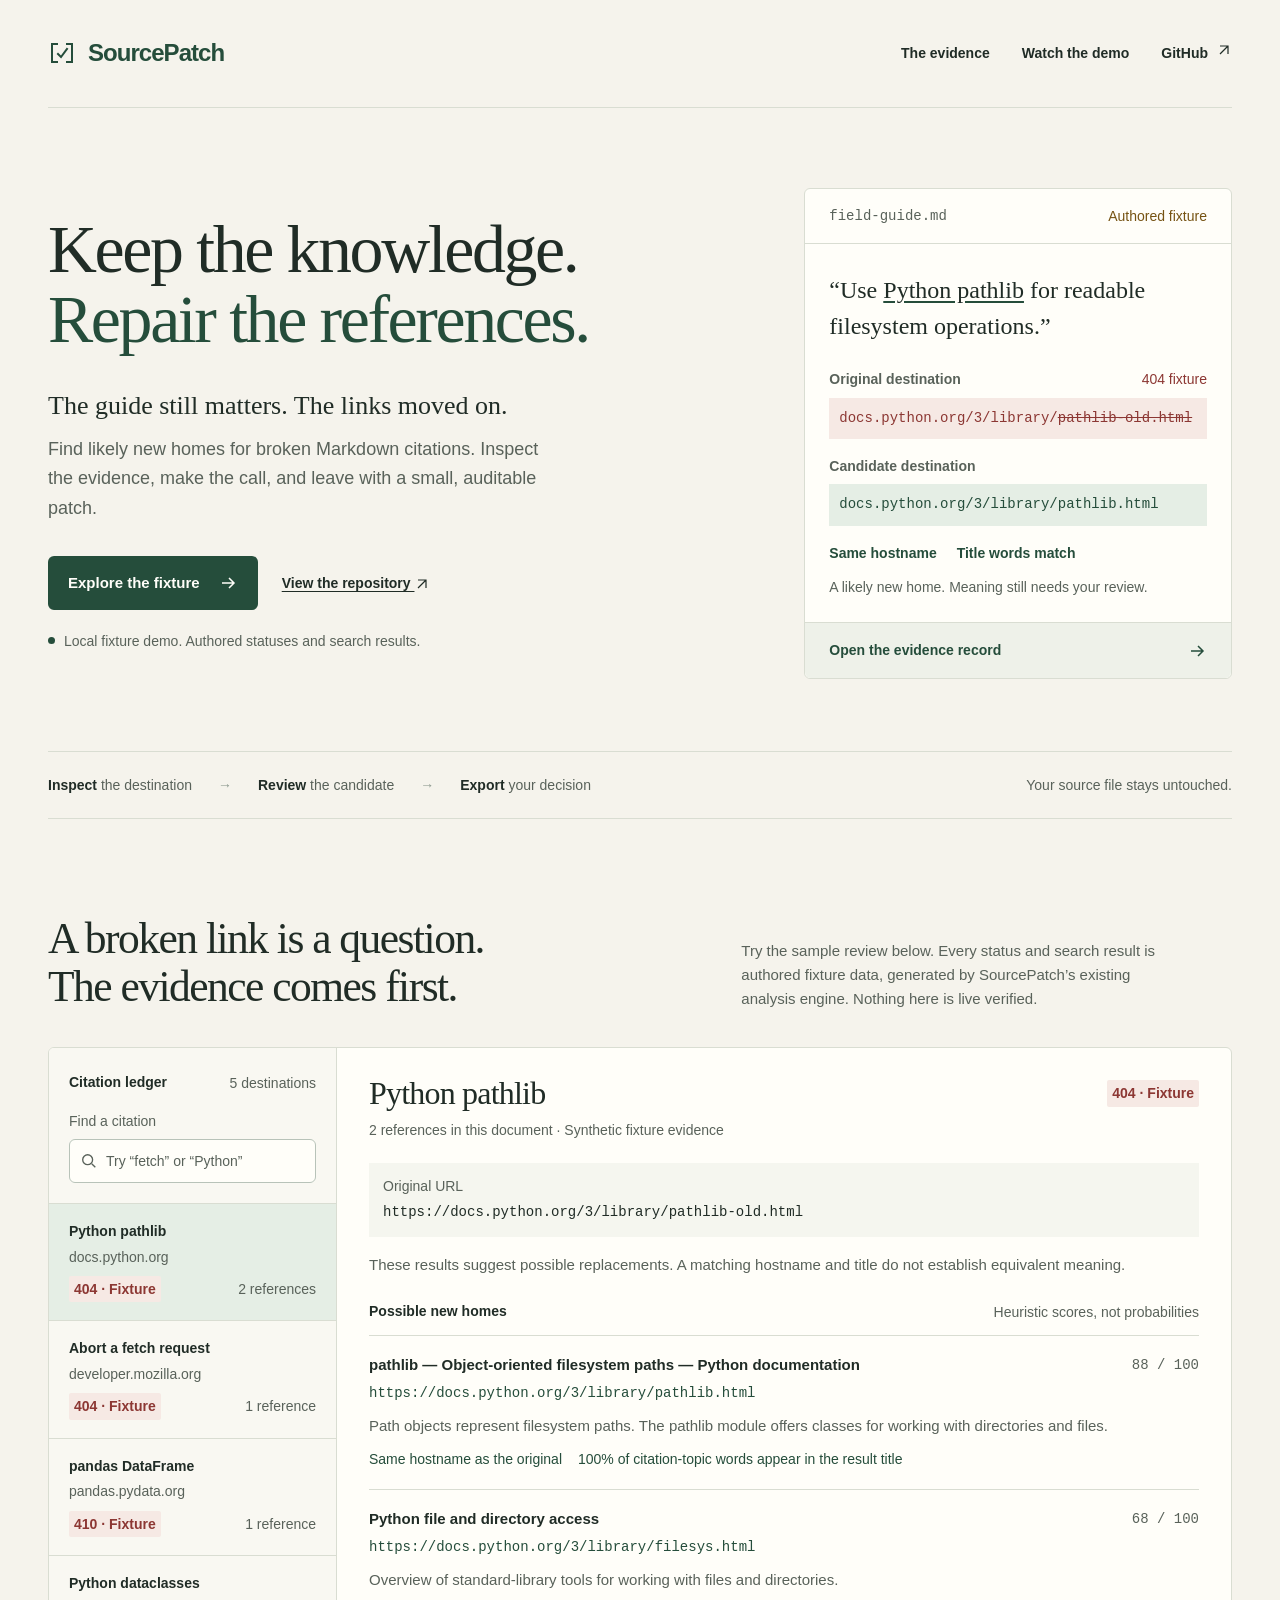
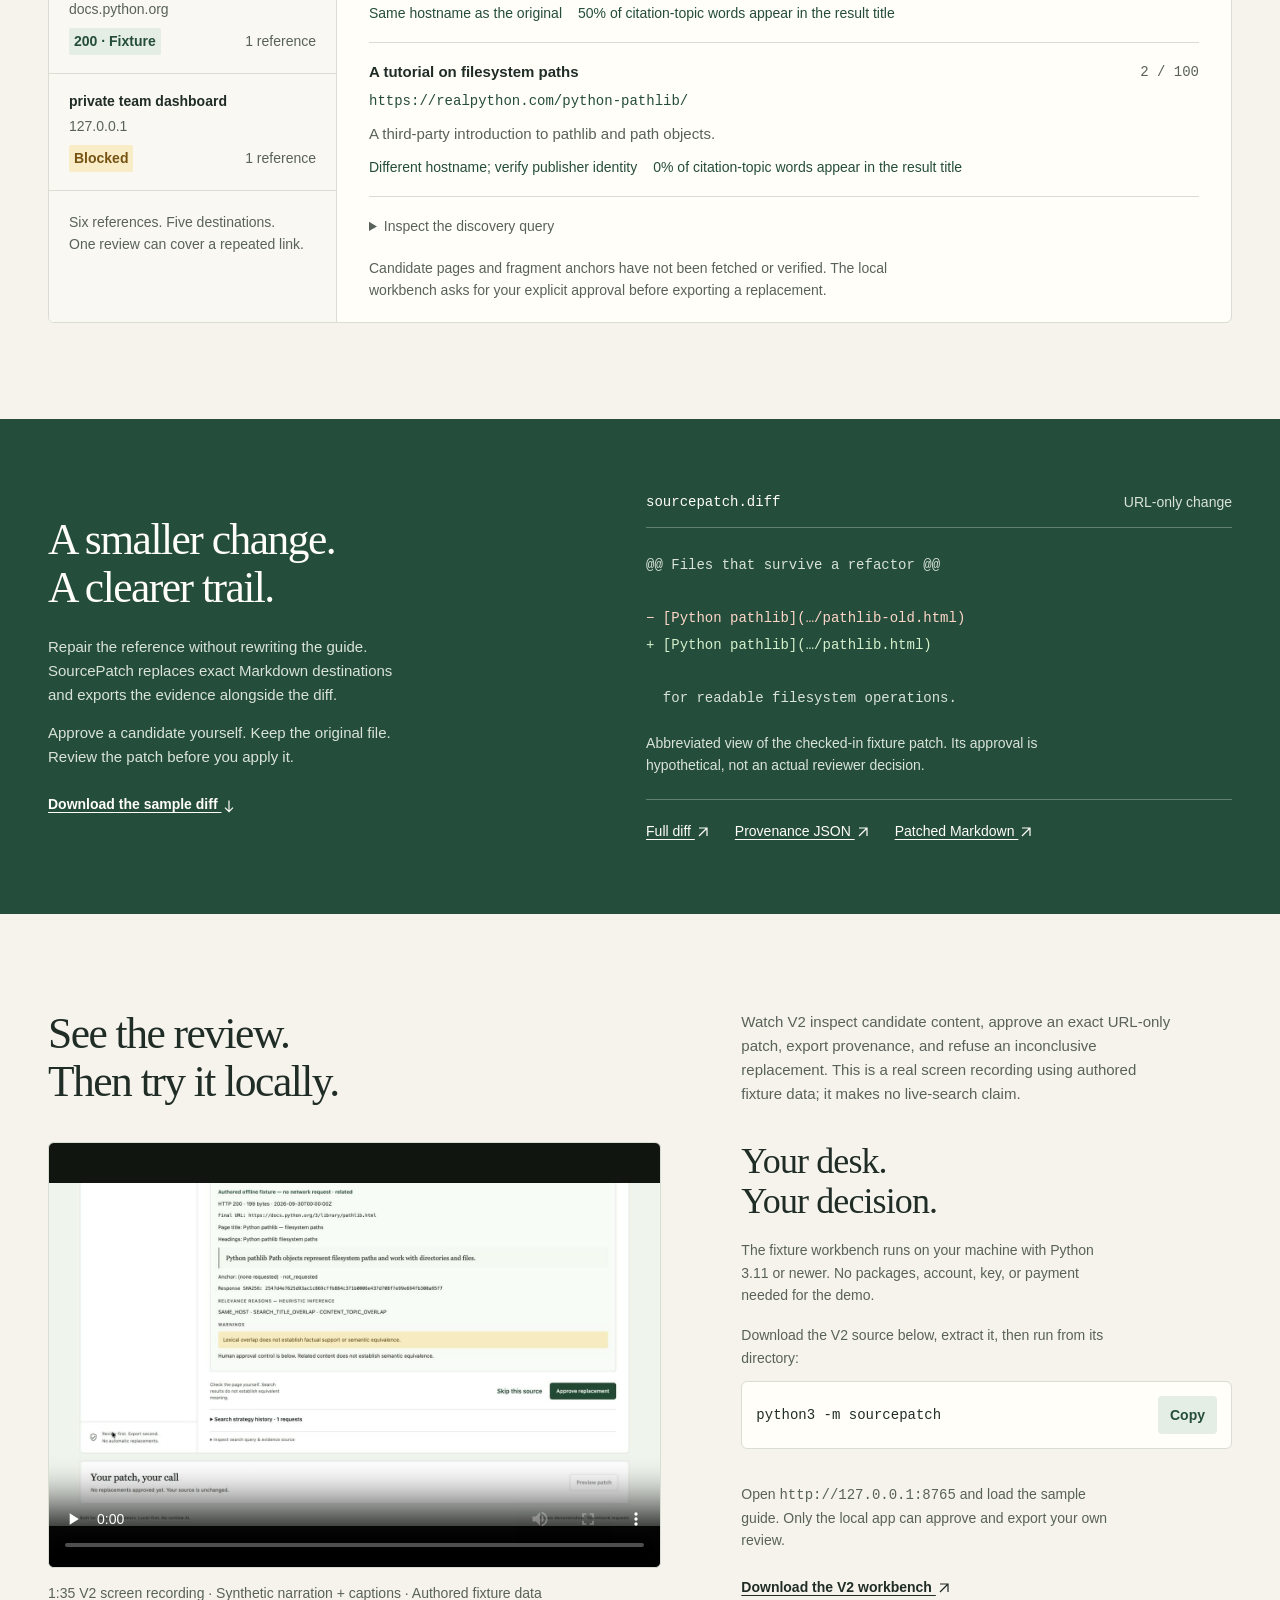
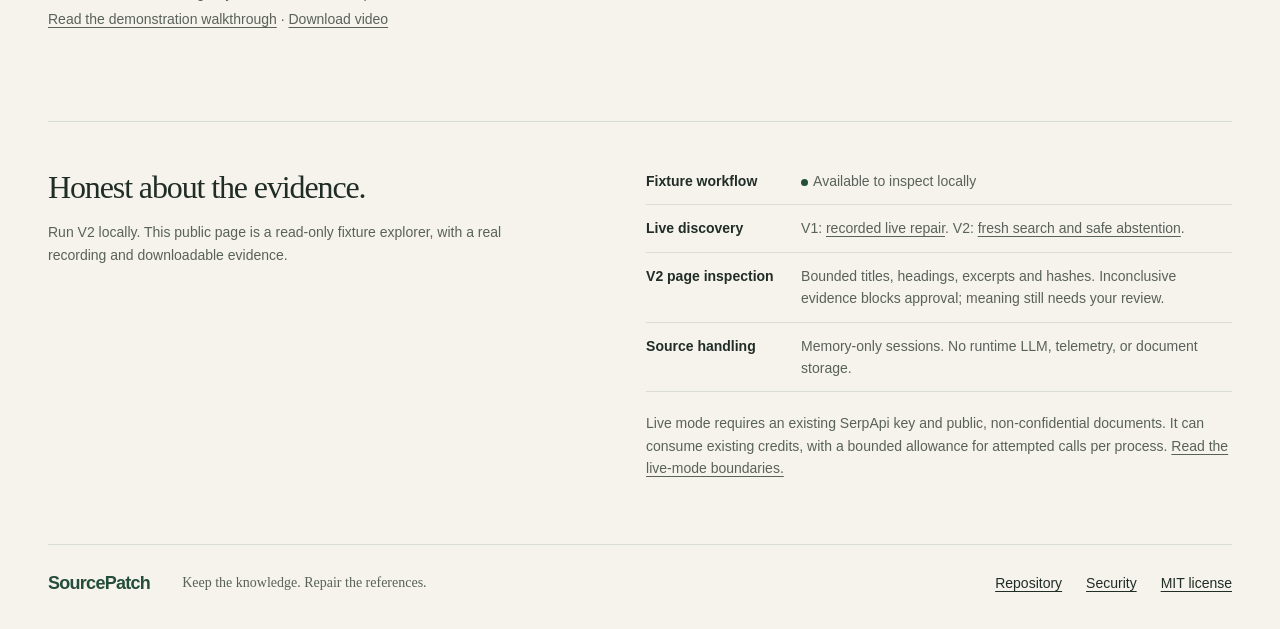
==== commit d42f770f: "Publish V2 landing, source download and narrated screen demo" ====
--- a/landing/index.html
+++ b/landing/index.html
@@ -82,13 +82,13 @@
     </section>
 
     <section class="demo-section wrap" id="demo" aria-labelledby="demo-title">
-      <div class="section-heading"><h2 id="demo-title">See the review.<br>Then try it locally.</h2><p>A 44-second recording of the fixture workflow: inspect a citation, approve a candidate, and export the patch. The video’s fixture label stays visible.</p></div>
-      <div class="demo-layout"><figure class="demo-video"><video controls playsinline preload="none" poster="assets/fixture-video-poster.png" aria-label="SourcePatch fixture demonstration, 44 seconds, no audio"><source src="assets/sourcepatch-fixture-labelled.mp4" type="video/mp4">Your browser cannot play this video. <a href="assets/sourcepatch-fixture-labelled.mp4">Download the fixture recording.</a></video><figcaption>Authored fixture recording · No audio · No live SerpApi proof<br><a href="docs/demo-script.md">Read the demonstration walkthrough</a> · <a href="assets/sourcepatch-fixture-labelled.mp4" download>Download video</a></figcaption></figure>
-        <div class="local-run"><h3>Your desk.<br>Your decision.</h3><p>The fixture workbench runs on your machine with Python 3.11 or newer. No packages, account, key, or payment needed for the demo.</p><p>Clone the repository, then run from its directory:</p><div class="command-line"><code>python3 -m sourcepatch</code><button id="copy-command" type="button" hidden>Copy</button></div><p id="copy-status" class="copy-status" role="status" aria-live="polite"></p><p>Open <code>http://127.0.0.1:8765</code> and load the sample guide. Only the local app can approve and export your own review.</p><a class="text-link" href="https://github.com/himanshu748/sourcepatch#run-in-30-seconds">Get the local workbench <svg viewBox="0 0 20 20" width="16" height="16" fill="none" aria-hidden="true"><path d="M5 15 15 5M5 5h10v10" stroke="currentColor" stroke-width="1.5"/></svg></a></div>
+      <div class="section-heading"><h2 id="demo-title">See the review.<br>Then try it locally.</h2><p>Watch V2 inspect candidate content, approve an exact URL-only patch, export provenance, and refuse an inconclusive replacement. This is a real screen recording using authored fixture data; it makes no live-search claim.</p></div>
+      <div class="demo-layout"><figure class="demo-video"><video controls playsinline preload="none" poster="assets/v2-demo-poster.jpg" aria-label="SourcePatch V2 screen recording with captions, authored fixture data"><source src="assets/sourcepatch-v2-demo.mp4" type="video/mp4"><track kind="captions" src="assets/v2-captions.vtt" srclang="en" label="English">Your browser cannot play this video. <a href="assets/sourcepatch-v2-demo.mp4">Download the fixture recording.</a></video><figcaption>1:35 V2 screen recording · Synthetic narration + captions · Authored fixture data<br><a href="docs/demo-script.md">Read the demonstration walkthrough</a> · <a href="assets/sourcepatch-v2-demo.mp4" download>Download video</a></figcaption></figure>
+        <div class="local-run"><h3>Your desk.<br>Your decision.</h3><p>The fixture workbench runs on your machine with Python 3.11 or newer. No packages, account, key, or payment needed for the demo.</p><p>Download the V2 source below, extract it, then run from its directory:</p><div class="command-line"><code>python3 -m sourcepatch</code><button id="copy-command" type="button" hidden>Copy</button></div><p id="copy-status" class="copy-status" role="status" aria-live="polite"></p><p>Open <code>http://127.0.0.1:8765</code> and load the sample guide. Only the local app can approve and export your own review.</p><a class="text-link" href="downloads/sourcepatch-v2.zip">Download the V2 workbench <svg viewBox="0 0 20 20" width="16" height="16" fill="none" aria-hidden="true"><path d="M5 15 15 5M5 5h10v10" stroke="currentColor" stroke-width="1.5"/></svg></a></div>
       </div>
     </section>
 
-    <section class="truth-section wrap" aria-labelledby="truth-title"><div><h2 id="truth-title">Honest about the evidence.</h2><p>This is a local prototype. Its useful boundary is visible.</p></div><dl class="truth-ledger"><div><dt>Fixture workflow</dt><dd><span class="status-dot" aria-hidden="true"></span>Available to inspect locally</dd></div><div><dt>Live discovery</dt><dd>One real API repair verified; <a href="https://youtu.be/D5dKt3ehCIk">watch the live demo</a></dd></div><div><dt>Candidate meaning</dt><dd>Requires your review. Search ranking does not prove equivalence.</dd></div><div><dt>Source handling</dt><dd>Memory-only sessions. No runtime LLM, telemetry, or document storage.</dd></div></dl><p class="live-note">Live mode requires an existing SerpApi key and public, non-confidential documents. It can consume existing credits, with a bounded allowance for attempted calls per process. <a href="https://github.com/himanshu748/sourcepatch#live-mode-with-an-existing-key">Read the live-mode boundaries.</a></p></section>
+    <section class="truth-section wrap" aria-labelledby="truth-title"><div><h2 id="truth-title">Honest about the evidence.</h2><p>Run V2 locally. This public page is a read-only fixture explorer, with a real recording and downloadable evidence.</p></div><dl class="truth-ledger"><div><dt>Fixture workflow</dt><dd><span class="status-dot" aria-hidden="true"></span>Available to inspect locally</dd></div><div><dt>Live discovery</dt><dd>V1: <a href="https://youtu.be/D5dKt3ehCIk">recorded live repair</a>. V2: <a href="evidence/live-provenance.json">fresh search and safe abstention</a>.</dd></div><div><dt>V2 page inspection</dt><dd>Bounded titles, headings, excerpts and hashes. Inconclusive evidence blocks approval; meaning still needs your review.</dd></div><div><dt>Source handling</dt><dd>Memory-only sessions. No runtime LLM, telemetry, or document storage.</dd></div></dl><p class="live-note">Live mode requires an existing SerpApi key and public, non-confidential documents. It can consume existing credits, with a bounded allowance for attempted calls per process. <a href="https://github.com/himanshu748/sourcepatch#live-mode-with-an-existing-key">Read the live-mode boundaries.</a></p></section>
   </main>
 
   <footer class="site-footer wrap"><a class="wordmark" href="#main">SourcePatch</a><p>Keep the knowledge. Repair the references.</p><nav aria-label="Footer navigation"><a href="https://github.com/himanshu748/sourcepatch">Repository</a><a href="https://github.com/himanshu748/sourcepatch/blob/main/SECURITY.md">Security</a><a href="https://github.com/himanshu748/sourcepatch/blob/main/LICENSE">MIT license</a></nav></footer>
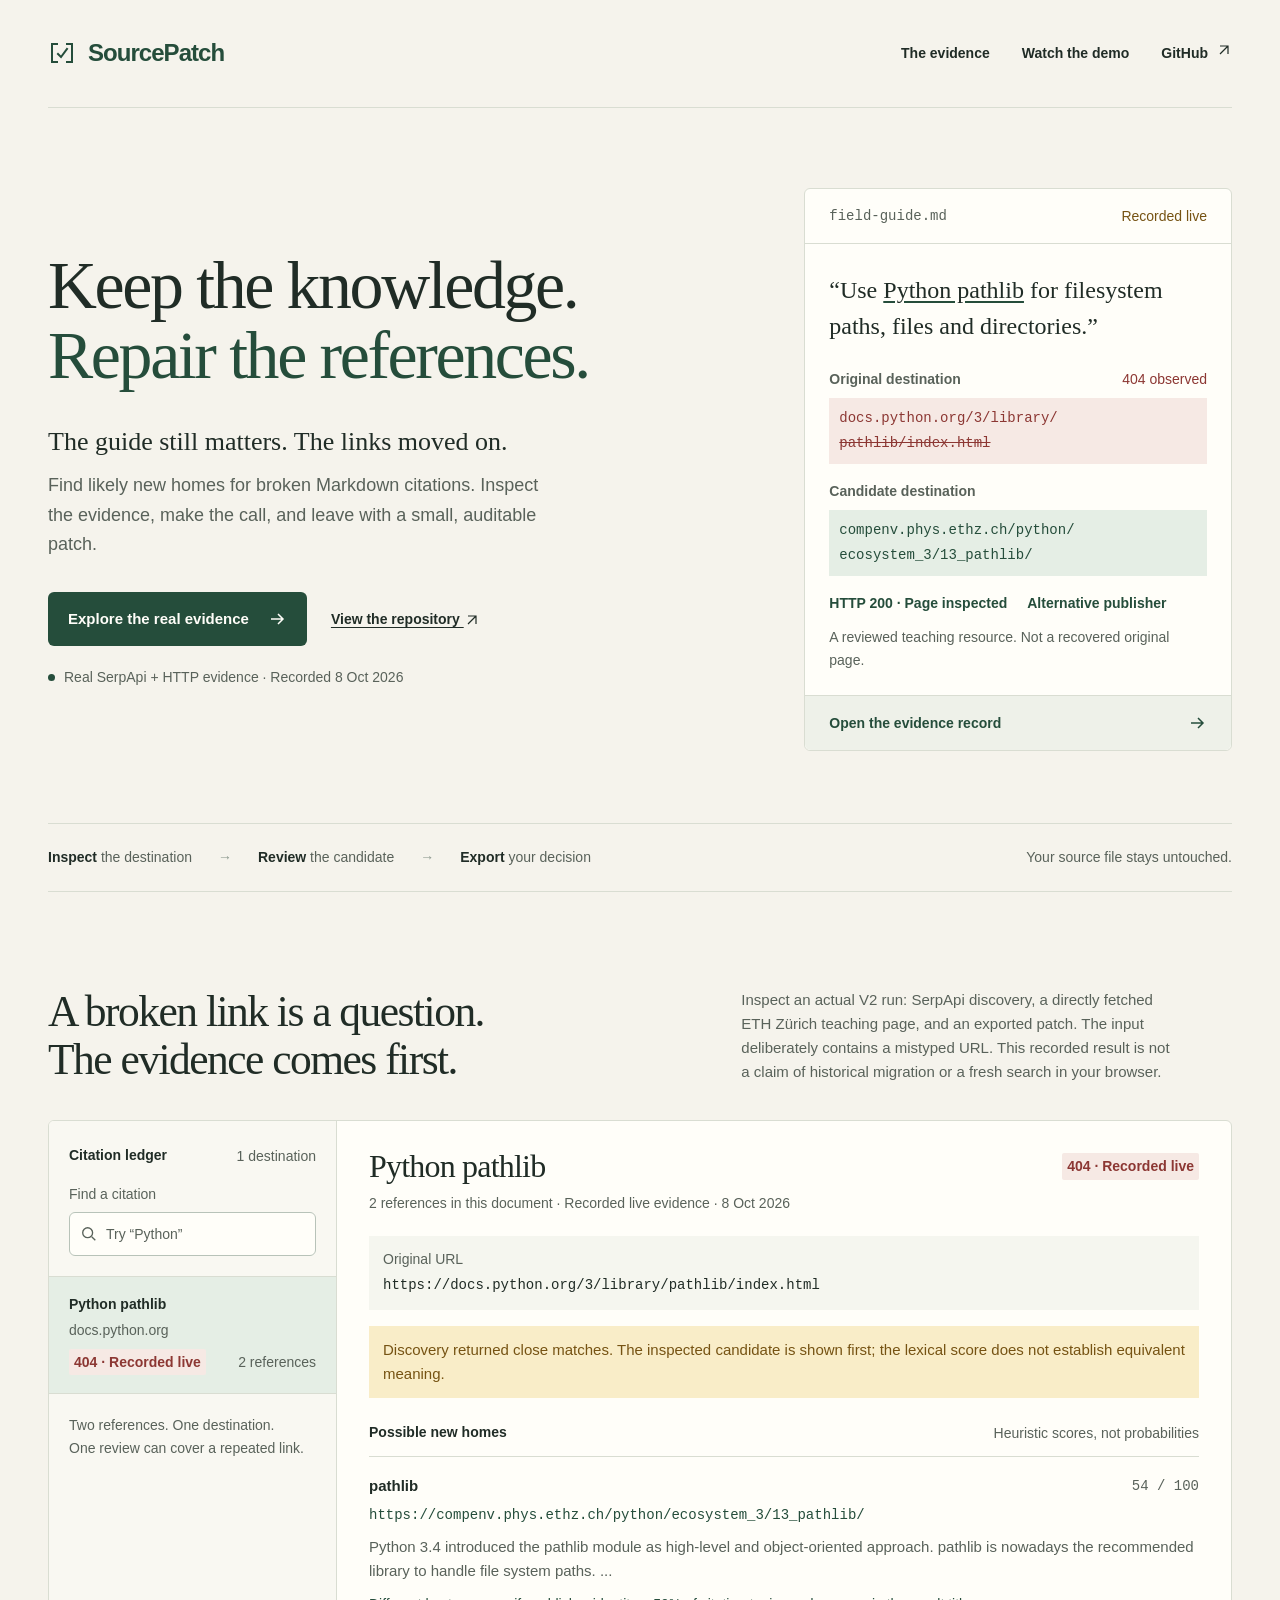
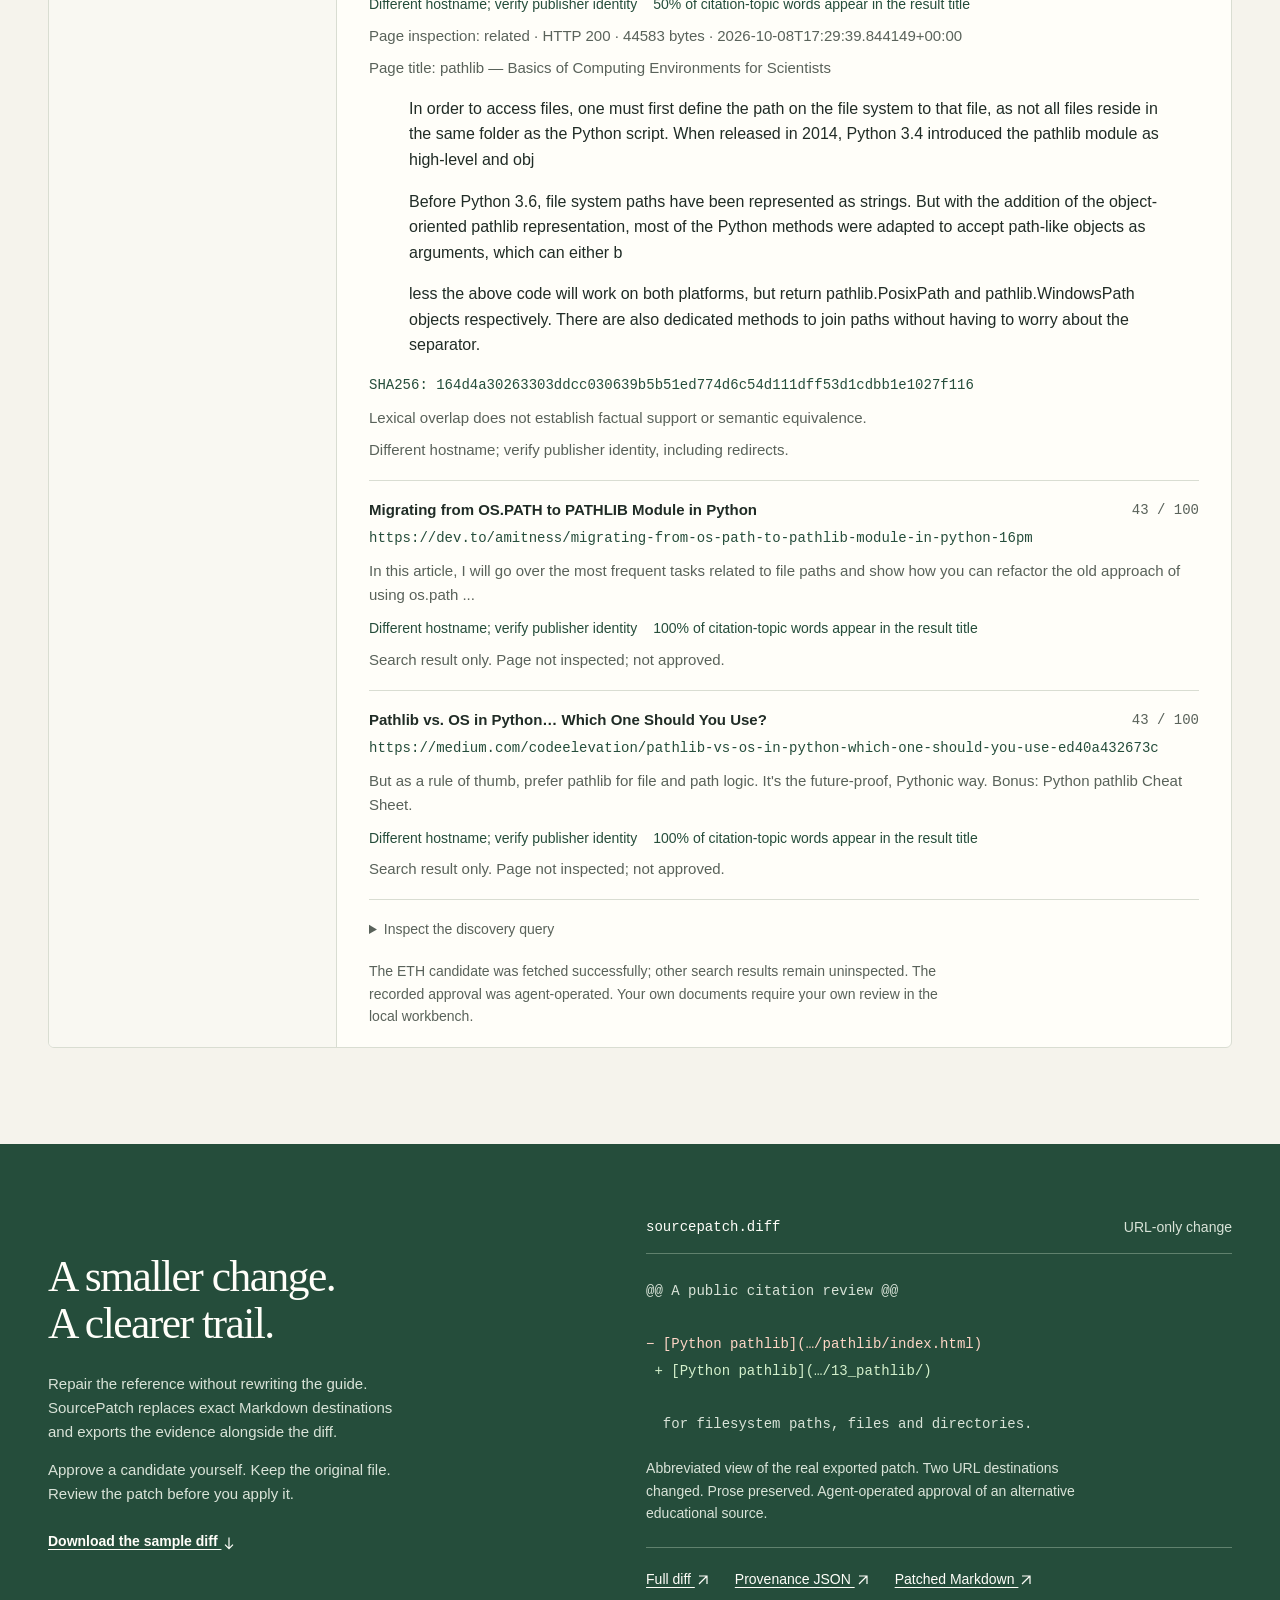
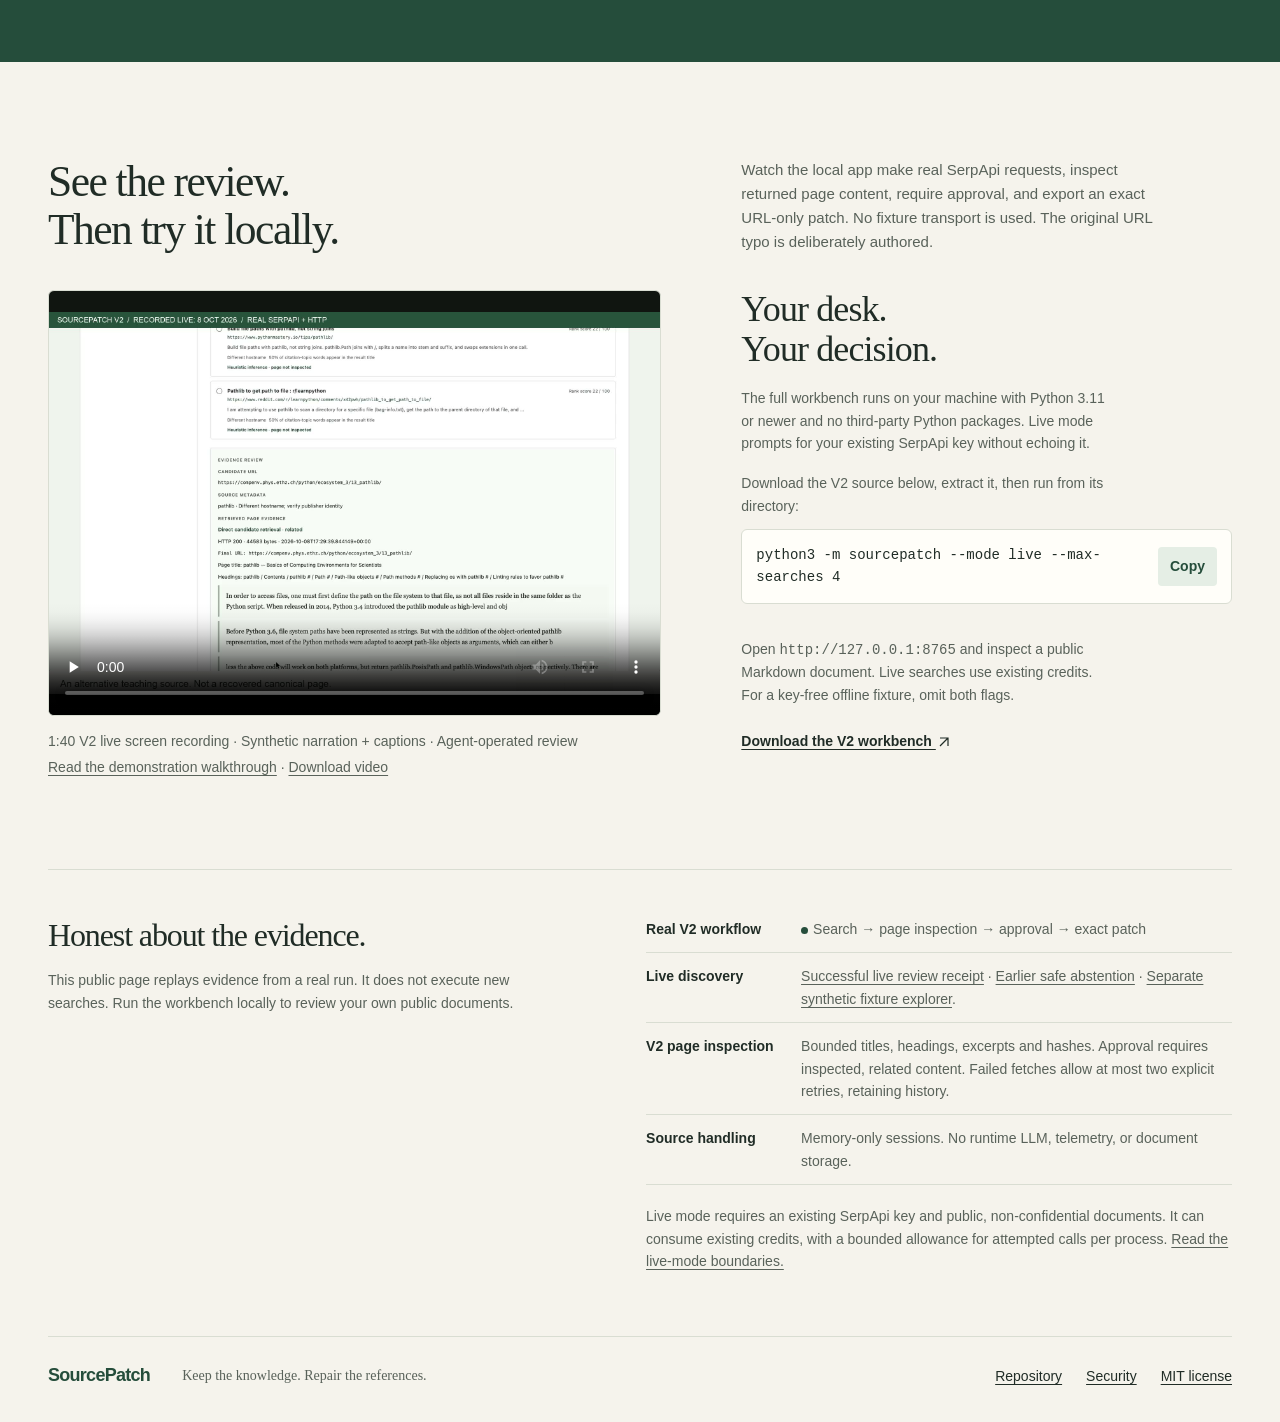
==== commit 249b21cb: "Require V2 page evidence and publish verified live review workflow" ====
--- a/landing/index.html
+++ b/landing/index.html
@@ -4,18 +4,18 @@
   <meta charset="utf-8">
   <meta name="viewport" content="width=device-width, initial-scale=1">
   <meta name="theme-color" content="#254d3b">
-  <meta name="description" content="SourcePatch is a local-first workbench for repairing broken Markdown citations. Compare evidence, approve replacements, and export a URL-only patch with provenance. Explore an honest synthetic fixture demo.">
+  <meta name="description" content="SourcePatch is a local-first workbench for repairing broken Markdown citations. Compare evidence, approve replacements, and export a URL-only patch with provenance. Explore a recorded real SerpApi review with page evidence and a URL-only patch.">
   <title>SourcePatch — Keep the knowledge. Repair the references.</title>
   <link rel="icon" href="assets/favicon.svg" type="image/svg+xml">
   <link rel="stylesheet" href="style.css">
-  <script src="assets/fixture-data.js" defer></script>
+  <script src="assets/live-data.js" defer></script>
   <script src="landing.js" defer></script>
 </head>
 <body>
   <a class="skip-link" href="#main">Skip to content</a>
   <header class="site-header wrap">
     <a class="wordmark" href="#main" aria-label="SourcePatch home"><svg width="28" height="28" viewBox="0 0 28 28" fill="none" aria-hidden="true"><path d="M9 5H4v18h5M19 5h5v18h-5M10 15l3 3 6-8" stroke="currentColor" stroke-width="2" stroke-linecap="square"/></svg>SourcePatch</a>
-    <nav aria-label="Main navigation"><a href="#evidence">The evidence</a><a href="#demo">Watch the demo</a><a href="https://github.com/himanshu748/sourcepatch" class="nav-repo">GitHub <svg viewBox="0 0 20 20" width="16" height="16" fill="none" aria-hidden="true"><path d="M5 15 15 5M5 5h10v10" stroke="currentColor" stroke-width="1.5"/></svg></a></nav>
+    <nav aria-label="Main navigation"><a href="#evidence">The evidence</a><a href="#demo">Watch the demo</a><a href="https://github.com/himanshu748/sourcepatch/tree/sourcepatch-v2" class="nav-repo">GitHub <svg viewBox="0 0 20 20" width="16" height="16" fill="none" aria-hidden="true"><path d="M5 15 15 5M5 5h10v10" stroke="currentColor" stroke-width="1.5"/></svg></a></nav>
   </header>
 
   <main id="main">
@@ -24,17 +24,17 @@
         <h1 id="hero-title">Keep the knowledge.<br><span>Repair the references.</span></h1>
         <p class="hero-intro">The guide still matters. The links moved on.</p>
         <p class="hero-description">Find likely new homes for broken Markdown citations. Inspect the evidence, make the call, and leave with a small, auditable patch.</p>
-        <div class="actions"><a class="button primary" href="#evidence">Explore the fixture <svg viewBox="0 0 20 20" width="20" height="20" fill="none" aria-hidden="true"><path d="M4 10h12m-5-5 5 5-5 5" stroke="currentColor" stroke-width="1.5"/></svg></a><a class="text-link" href="https://github.com/himanshu748/sourcepatch">View the repository <svg viewBox="0 0 20 20" width="16" height="16" fill="none" aria-hidden="true"><path d="M5 15 15 5M5 5h10v10" stroke="currentColor" stroke-width="1.5"/></svg></a></div>
-        <p class="fixture-note"><span class="status-dot" aria-hidden="true"></span>Local fixture demo. Authored statuses and search results.</p>
+        <div class="actions"><a class="button primary" href="#evidence">Explore the real evidence <svg viewBox="0 0 20 20" width="20" height="20" fill="none" aria-hidden="true"><path d="M4 10h12m-5-5 5 5-5 5" stroke="currentColor" stroke-width="1.5"/></svg></a><a class="text-link" href="https://github.com/himanshu748/sourcepatch/tree/sourcepatch-v2">View the repository <svg viewBox="0 0 20 20" width="16" height="16" fill="none" aria-hidden="true"><path d="M5 15 15 5M5 5h10v10" stroke="currentColor" stroke-width="1.5"/></svg></a></div>
+        <p class="fixture-note"><span class="status-dot" aria-hidden="true"></span>Real SerpApi + HTTP evidence · Recorded 8 Oct 2026</p>
       </div>
-      <div class="hero-record" aria-label="Synthetic Python pathlib citation example">
-        <div class="record-top"><span>field-guide.md</span><span class="record-stamp">Authored fixture</span></div>
+      <div class="hero-record" aria-label="Recorded live Python pathlib citation review">
+        <div class="record-top"><span>field-guide.md</span><span class="record-stamp">Recorded live</span></div>
         <div class="record-body">
-          <p class="source-quote">“Use <span>Python pathlib</span> for readable filesystem operations.”</p>
-          <div class="destination old"><span class="destination-label">Original destination <b>404 fixture</b></span><code>docs.python.org/3/library/<wbr><s>pathlib-old.html</s></code></div>
-          <div class="destination proposed"><span class="destination-label">Candidate destination</span><code>docs.python.org/3/library/<wbr>pathlib.html</code></div>
-          <div class="evidence-pair"><span>Same hostname</span><span>Title words match</span></div>
-          <p class="record-caution">A likely new home. Meaning still needs your review.</p>
+          <p class="source-quote">“Use <span>Python pathlib</span> for filesystem paths, files and directories.”</p>
+          <div class="destination old"><span class="destination-label">Original destination <b>404 observed</b></span><code>docs.python.org/3/library/<wbr><s>pathlib/index.html</s></code></div>
+          <div class="destination proposed"><span class="destination-label">Candidate destination</span><code>compenv.phys.ethz.ch/python/<wbr>ecosystem_3/13_pathlib/</code></div>
+          <div class="evidence-pair"><span>HTTP 200 · Page inspected</span><span>Alternative publisher</span></div>
+          <p class="record-caution">A reviewed teaching resource. Not a recovered original page.</p>
         </div>
         <a href="#evidence" class="record-bottom">Open the evidence record <svg viewBox="0 0 20 20" width="20" height="20" fill="none" aria-hidden="true"><path d="M4 10h12m-5-5 5 5-5 5" stroke="currentColor" stroke-width="1.5"/></svg></a>
       </div>
@@ -43,54 +43,50 @@
     <div class="principles wrap" aria-label="SourcePatch workflow"><p><strong>Inspect</strong> the destination</p><span aria-hidden="true">→</span><p><strong>Review</strong> the candidate</p><span aria-hidden="true">→</span><p><strong>Export</strong> your decision</p><p class="principles-end">Your source file stays untouched.</p></div>
 
     <section class="evidence-section wrap" id="evidence" aria-labelledby="evidence-title">
-      <div class="section-heading"><h2 id="evidence-title">A broken link is a question.<br>The evidence comes first.</h2><p>Try the sample review below. Every status and search result is authored fixture data, generated by SourcePatch’s existing analysis engine. Nothing here is live verified.</p></div>
+      <div class="section-heading"><h2 id="evidence-title">A broken link is a question.<br>The evidence comes first.</h2><p>Inspect an actual V2 run: SerpApi discovery, a directly fetched ETH Zürich teaching page, and an exported patch. The input deliberately contains a mistyped URL. This recorded result is not a claim of historical migration or a fresh search in your browser.</p></div>
       <div class="explorer">
-        <aside class="citation-sidebar" aria-label="Fixture citations">
-          <div class="sidebar-top"><h3>Citation ledger</h3><span>5 destinations</span></div>
-          <div class="search-control" hidden><label for="citation-search">Find a citation</label><div class="search-field"><svg width="18" height="18" viewBox="0 0 20 20" fill="none" aria-hidden="true"><circle cx="8.5" cy="8.5" r="5.5" stroke="currentColor" stroke-width="1.5"/><path d="m13 13 4 4" stroke="currentColor" stroke-width="1.5"/></svg><input id="citation-search" type="search" placeholder="Try “fetch” or “Python”" autocomplete="off"></div></div>
+        <aside class="citation-sidebar" aria-label="Recorded live citations">
+          <div class="sidebar-top"><h3>Citation ledger</h3><span>1 destination</span></div>
+          <div class="search-control" hidden><label for="citation-search">Find a citation</label><div class="search-field"><svg width="18" height="18" viewBox="0 0 20 20" fill="none" aria-hidden="true"><circle cx="8.5" cy="8.5" r="5.5" stroke="currentColor" stroke-width="1.5"/><path d="m13 13 4 4" stroke="currentColor" stroke-width="1.5"/></svg><input id="citation-search" type="search" placeholder="Try “Python”" autocomplete="off"></div></div>
           <div id="citation-list" class="citation-list" hidden></div>
           <p id="search-status" class="search-status" role="status" aria-live="polite" hidden></p>
-          <p class="sidebar-note">Six references. Five destinations.<br>One review can cover a repeated link.</p>
+          <p class="sidebar-note">Two references. One destination.<br>One review can cover a repeated link.</p>
           <noscript><p class="noscript-note">JavaScript is off. The Python example is shown beside this ledger. The sample artifacts and local app still work.</p></noscript>
         </aside>
         <article class="evidence-record" id="evidence-record" aria-labelledby="citation-title">
-          <div class="evidence-heading"><h3 id="citation-title" aria-live="polite" aria-atomic="true">Python pathlib</h3><span id="citation-status" class="badge broken">404 · Fixture</span></div>
-          <p id="citation-context" class="record-meta">2 references in this document · Synthetic fixture evidence</p>
-          <div class="original-reference"><span>Original URL</span><code id="original-url">https://docs.python.org/3/library/pathlib-old.html</code></div>
+          <div class="evidence-heading"><h3 id="citation-title" aria-live="polite" aria-atomic="true">Python pathlib</h3><span id="citation-status" class="badge broken">404 · Recorded live</span></div>
+          <p id="citation-context" class="record-meta">2 references in this document · Recorded live evidence · 8 Oct 2026</p>
+          <div class="original-reference"><span>Original URL</span><code id="original-url">https://docs.python.org/3/library/pathlib/index.html</code></div>
           <p id="review-notice" class="review-notice">These results suggest possible replacements. A matching hostname and title do not establish equivalent meaning.</p>
           <div class="candidate-header"><h4>Possible new homes</h4><span>Heuristic scores, not probabilities</span></div>
-          <div id="candidate-list" class="candidate-list">
-            <div class="candidate"><div class="candidate-title"><h5>pathlib — Object-oriented filesystem paths — Python documentation</h5><span>88 / 100</span></div><code>https://docs.python.org/3/library/pathlib.html</code><p>Path objects represent filesystem paths. The pathlib module offers classes for working with directories and files.</p><ul class="candidate-reasons"><li>Same hostname as the original</li><li>100% of citation-title words appear in the result title</li></ul></div>
-            <div class="candidate"><div class="candidate-title"><h5>Python file and directory access</h5><span>68 / 100</span></div><code>https://docs.python.org/3/library/filesys.html</code><p>Overview of standard-library tools for working with files and directories.</p><ul class="candidate-reasons"><li>Same hostname as the original</li><li>50% of citation-title words appear in the result title</li></ul></div>
-            <div class="candidate"><div class="candidate-title"><h5>A tutorial on filesystem paths</h5><span>2 / 100</span></div><code>https://realpython.com/python-pathlib/</code><p>A third-party introduction to pathlib and path objects.</p><ul class="candidate-reasons"><li>Different hostname; verify publisher identity</li><li>0% of citation-title words appear in the result title</li></ul></div>
-          </div>
-          <details class="query-details"><summary>Inspect the discovery query</summary><code id="discovery-query">site:docs.python.org Python pathlib</code><p id="discovery-note">Authored synthetic search results; no API request made.</p></details>
-          <p class="record-footer">Candidate pages and fragment anchors have not been fetched or verified. The local workbench asks for your explicit approval before exporting a replacement.</p>
+          <div id="candidate-list" class="candidate-list"><div class="candidate"><h5>pathlib — Basics of Computing Environments for Scientists</h5><code>https://compenv.phys.ethz.ch/python/ecosystem_3/13_pathlib/</code><p>Direct page inspection: HTTP 200 · 44,583 bytes · not truncated. Related lexical evidence; alternative publisher reviewed.</p><p>Enable JavaScript to inspect the excerpts and candidate list.</p></div></div>
+          <details class="query-details"><summary>Inspect the discovery query</summary><code id="discovery-query">site:docs.python.org Python pathlib</code><p id="discovery-note">Real provider queries and response hashes are recorded in the downloadable provenance.</p></details>
+          <p class="record-footer">The ETH candidate was fetched successfully; other search results remain uninspected. The recorded approval was agent-operated. Your own documents require your own review in the local workbench.</p>
         </article>
       </div>
     </section>
 
     <section class="patch-section" aria-labelledby="patch-title">
       <div class="wrap patch-layout"><div class="patch-copy"><h2 id="patch-title">A smaller change.<br>A clearer trail.</h2><p>Repair the reference without rewriting the guide. SourcePatch replaces exact Markdown destinations and exports the evidence alongside the diff.</p><p>Approve a candidate yourself. Keep the original file. Review the patch before you apply it.</p><a href="demo-output/sourcepatch.diff" class="light-link" download>Download the sample diff <svg viewBox="0 0 20 20" width="16" height="16" fill="none" aria-hidden="true"><path d="M10 3v14M5 12l5 5 5-5" stroke="currentColor" stroke-width="1.5"/></svg></a></div>
-        <div class="patch-proof"><div class="patch-proof-top"><span>sourcepatch.diff</span><span>URL-only change</span></div><pre aria-label="Abbreviated synthetic patch showing only the URL destination changing"><code><span class="diff-context">@@ Files that survive a refactor @@</span>
+        <div class="patch-proof"><div class="patch-proof-top"><span>sourcepatch.diff</span><span>URL-only change</span></div><pre aria-label="Abbreviated real patch showing only the URL destination changing"><code><span class="diff-context">@@ A public citation review @@</span>
 
-<span class="diff-removed">− [Python pathlib](…/pathlib-old.html)</span>
-<span class="diff-added">+ [Python pathlib](…/pathlib.html)</span>
+<span class="diff-removed">− [Python pathlib](…/pathlib/index.html)</span>
+<span class="diff-added"> + [Python pathlib](…/13_pathlib/)</span>
 
-<span class="diff-context">  for readable filesystem operations.</span></code></pre><p>Abbreviated view of the checked-in fixture patch. Its approval is hypothetical, not an actual reviewer decision.</p><div class="patch-artifacts"><a href="demo-output/sourcepatch.diff">Full diff <svg viewBox="0 0 20 20" width="16" height="16" fill="none" aria-hidden="true"><path d="M5 15 15 5M5 5h10v10" stroke="currentColor" stroke-width="1.5"/></svg></a><a href="demo-output/provenance.json">Provenance JSON <svg viewBox="0 0 20 20" width="16" height="16" fill="none" aria-hidden="true"><path d="M5 15 15 5M5 5h10v10" stroke="currentColor" stroke-width="1.5"/></svg></a><a href="demo-output/guide.patched.md">Patched Markdown <svg viewBox="0 0 20 20" width="16" height="16" fill="none" aria-hidden="true"><path d="M5 15 15 5M5 5h10v10" stroke="currentColor" stroke-width="1.5"/></svg></a></div></div>
+<span class="diff-context">  for filesystem paths, files and directories.</span></code></pre><p>Abbreviated view of the real exported patch. Two URL destinations changed. Prose preserved. Agent-operated approval of an alternative educational source.</p><div class="patch-artifacts"><a href="demo-output/sourcepatch.diff">Full diff <svg viewBox="0 0 20 20" width="16" height="16" fill="none" aria-hidden="true"><path d="M5 15 15 5M5 5h10v10" stroke="currentColor" stroke-width="1.5"/></svg></a><a href="demo-output/provenance.json">Provenance JSON <svg viewBox="0 0 20 20" width="16" height="16" fill="none" aria-hidden="true"><path d="M5 15 15 5M5 5h10v10" stroke="currentColor" stroke-width="1.5"/></svg></a><a href="demo-output/guide.patched.md">Patched Markdown <svg viewBox="0 0 20 20" width="16" height="16" fill="none" aria-hidden="true"><path d="M5 15 15 5M5 5h10v10" stroke="currentColor" stroke-width="1.5"/></svg></a></div></div>
       </div>
     </section>
 
     <section class="demo-section wrap" id="demo" aria-labelledby="demo-title">
-      <div class="section-heading"><h2 id="demo-title">See the review.<br>Then try it locally.</h2><p>Watch V2 inspect candidate content, approve an exact URL-only patch, export provenance, and refuse an inconclusive replacement. This is a real screen recording using authored fixture data; it makes no live-search claim.</p></div>
-      <div class="demo-layout"><figure class="demo-video"><video controls playsinline preload="none" poster="assets/v2-demo-poster.jpg" aria-label="SourcePatch V2 screen recording with captions, authored fixture data"><source src="assets/sourcepatch-v2-demo.mp4" type="video/mp4"><track kind="captions" src="assets/v2-captions.vtt" srclang="en" label="English">Your browser cannot play this video. <a href="assets/sourcepatch-v2-demo.mp4">Download the fixture recording.</a></video><figcaption>1:35 V2 screen recording · Synthetic narration + captions · Authored fixture data<br><a href="docs/demo-script.md">Read the demonstration walkthrough</a> · <a href="assets/sourcepatch-v2-demo.mp4" download>Download video</a></figcaption></figure>
-        <div class="local-run"><h3>Your desk.<br>Your decision.</h3><p>The fixture workbench runs on your machine with Python 3.11 or newer. No packages, account, key, or payment needed for the demo.</p><p>Download the V2 source below, extract it, then run from its directory:</p><div class="command-line"><code>python3 -m sourcepatch</code><button id="copy-command" type="button" hidden>Copy</button></div><p id="copy-status" class="copy-status" role="status" aria-live="polite"></p><p>Open <code>http://127.0.0.1:8765</code> and load the sample guide. Only the local app can approve and export your own review.</p><a class="text-link" href="downloads/sourcepatch-v2.zip">Download the V2 workbench <svg viewBox="0 0 20 20" width="16" height="16" fill="none" aria-hidden="true"><path d="M5 15 15 5M5 5h10v10" stroke="currentColor" stroke-width="1.5"/></svg></a></div>
+      <div class="section-heading"><h2 id="demo-title">See the review.<br>Then try it locally.</h2><p>Watch the local app make real SerpApi requests, inspect returned page content, require approval, and export an exact URL-only patch. No fixture transport is used. The original URL typo is deliberately authored.</p></div>
+      <div class="demo-layout"><figure class="demo-video"><video controls playsinline preload="none" poster="assets/v2-demo-poster.jpg" aria-label="SourcePatch V2 real SerpApi screen recording with captions"><source src="assets/sourcepatch-v2-demo.mp4" type="video/mp4"><track kind="captions" src="assets/v2-captions.vtt" srclang="en" label="English">Your browser cannot play this video. <a href="assets/sourcepatch-v2-demo.mp4">Download the live recording.</a></video><figcaption>1:40 V2 live screen recording · Synthetic narration + captions · Agent-operated review<br><a href="docs/demo-script.md">Read the demonstration walkthrough</a> · <a href="assets/sourcepatch-v2-demo.mp4" download>Download video</a></figcaption></figure>
+        <div class="local-run"><h3>Your desk.<br>Your decision.</h3><p>The full workbench runs on your machine with Python 3.11 or newer and no third-party Python packages. Live mode prompts for your existing SerpApi key without echoing it.</p><p>Download the V2 source below, extract it, then run from its directory:</p><div class="command-line"><code>python3 -m sourcepatch --mode live --max-searches 4</code><button id="copy-command" type="button" hidden>Copy</button></div><p id="copy-status" class="copy-status" role="status" aria-live="polite"></p><p>Open <code>http://127.0.0.1:8765</code> and inspect a public Markdown document. Live searches use existing credits. For a key-free offline fixture, omit both flags.</p><a class="text-link" href="downloads/sourcepatch-v2.zip">Download the V2 workbench <svg viewBox="0 0 20 20" width="16" height="16" fill="none" aria-hidden="true"><path d="M5 15 15 5M5 5h10v10" stroke="currentColor" stroke-width="1.5"/></svg></a></div>
       </div>
     </section>
 
-    <section class="truth-section wrap" aria-labelledby="truth-title"><div><h2 id="truth-title">Honest about the evidence.</h2><p>Run V2 locally. This public page is a read-only fixture explorer, with a real recording and downloadable evidence.</p></div><dl class="truth-ledger"><div><dt>Fixture workflow</dt><dd><span class="status-dot" aria-hidden="true"></span>Available to inspect locally</dd></div><div><dt>Live discovery</dt><dd>V1: <a href="https://youtu.be/D5dKt3ehCIk">recorded live repair</a>. V2: <a href="evidence/live-provenance.json">fresh search and safe abstention</a>.</dd></div><div><dt>V2 page inspection</dt><dd>Bounded titles, headings, excerpts and hashes. Inconclusive evidence blocks approval; meaning still needs your review.</dd></div><div><dt>Source handling</dt><dd>Memory-only sessions. No runtime LLM, telemetry, or document storage.</dd></div></dl><p class="live-note">Live mode requires an existing SerpApi key and public, non-confidential documents. It can consume existing credits, with a bounded allowance for attempted calls per process. <a href="https://github.com/himanshu748/sourcepatch#live-mode-with-an-existing-key">Read the live-mode boundaries.</a></p></section>
+    <section class="truth-section wrap" aria-labelledby="truth-title"><div><h2 id="truth-title">Honest about the evidence.</h2><p>This public page replays evidence from a real run. It does not execute new searches. Run the workbench locally to review your own public documents.</p></div><dl class="truth-ledger"><div><dt>Real V2 workflow</dt><dd><span class="status-dot" aria-hidden="true"></span>Search → page inspection → approval → exact patch</dd></div><div><dt>Live discovery</dt><dd><a href="demo-output/provenance.json">Successful live review receipt</a> · <a href="evidence/live-provenance.json">Earlier safe abstention</a> · <a href="fixture.html">Separate synthetic fixture explorer</a>.</dd></div><div><dt>V2 page inspection</dt><dd>Bounded titles, headings, excerpts and hashes. Approval requires inspected, related content. Failed fetches allow at most two explicit retries, retaining history.</dd></div><div><dt>Source handling</dt><dd>Memory-only sessions. No runtime LLM, telemetry, or document storage.</dd></div></dl><p class="live-note">Live mode requires an existing SerpApi key and public, non-confidential documents. It can consume existing credits, with a bounded allowance for attempted calls per process. <a href="https://github.com/himanshu748/sourcepatch/tree/sourcepatch-v2#live-mode-and-credit-safety">Read the live-mode boundaries.</a></p></section>
   </main>
 
-  <footer class="site-footer wrap"><a class="wordmark" href="#main">SourcePatch</a><p>Keep the knowledge. Repair the references.</p><nav aria-label="Footer navigation"><a href="https://github.com/himanshu748/sourcepatch">Repository</a><a href="https://github.com/himanshu748/sourcepatch/blob/main/SECURITY.md">Security</a><a href="https://github.com/himanshu748/sourcepatch/blob/main/LICENSE">MIT license</a></nav></footer>
+  <footer class="site-footer wrap"><a class="wordmark" href="#main">SourcePatch</a><p>Keep the knowledge. Repair the references.</p><nav aria-label="Footer navigation"><a href="https://github.com/himanshu748/sourcepatch/tree/sourcepatch-v2">Repository</a><a href="https://github.com/himanshu748/sourcepatch/blob/sourcepatch-v2/SECURITY.md">Security</a><a href="https://github.com/himanshu748/sourcepatch/blob/sourcepatch-v2/LICENSE">MIT license</a></nav></footer>
 </body>
 </html>
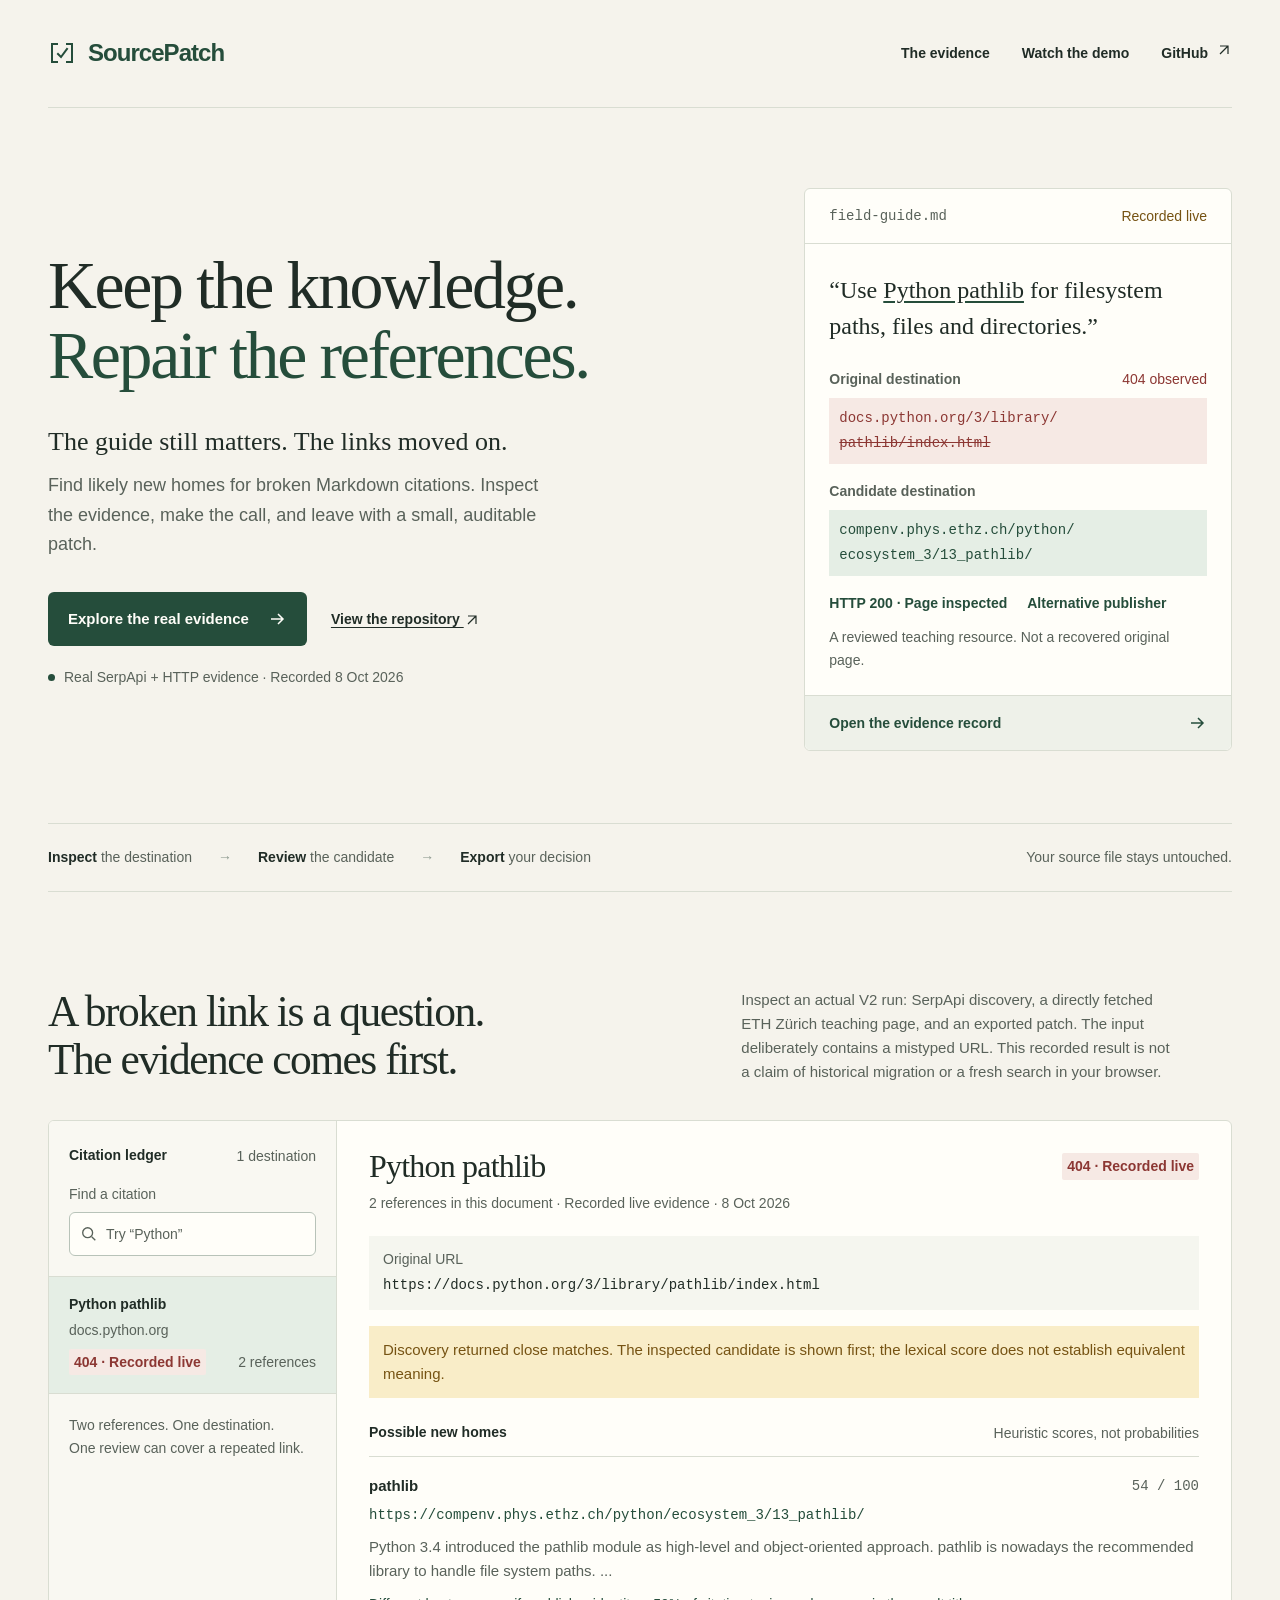
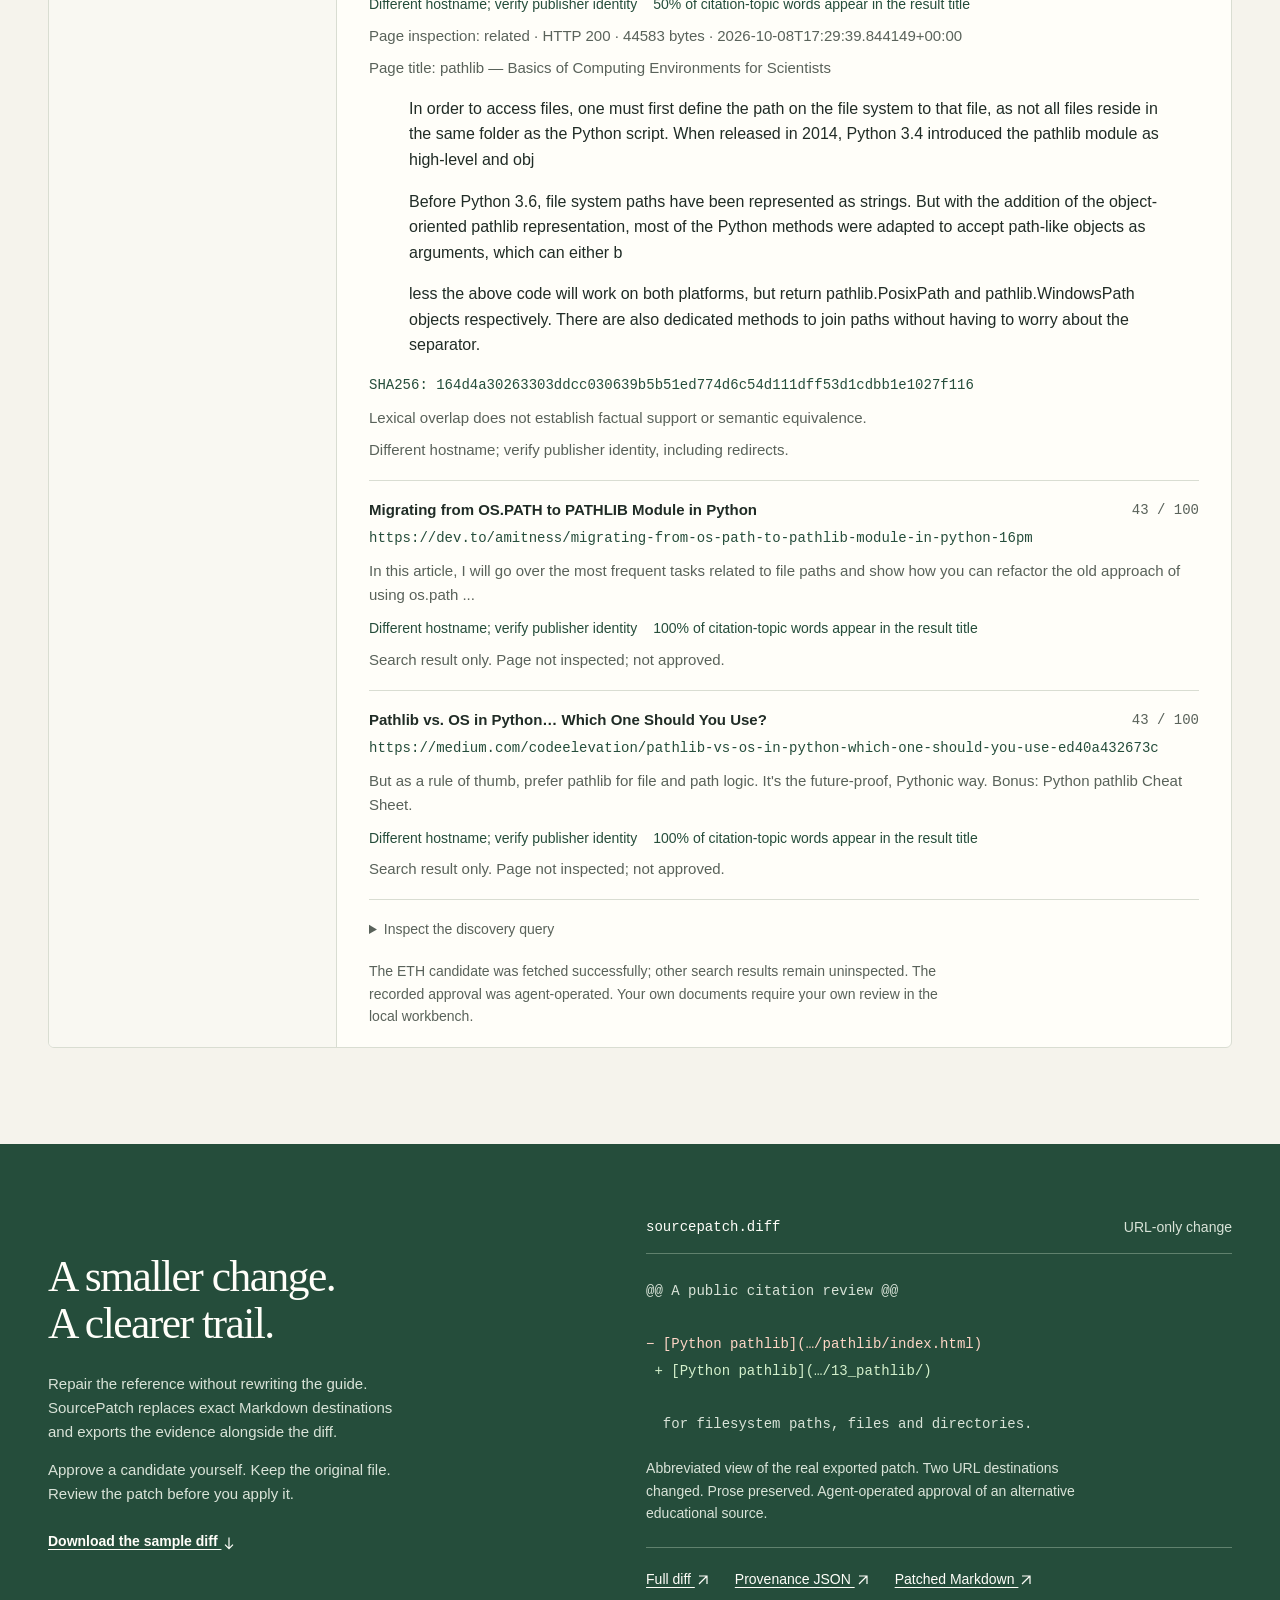
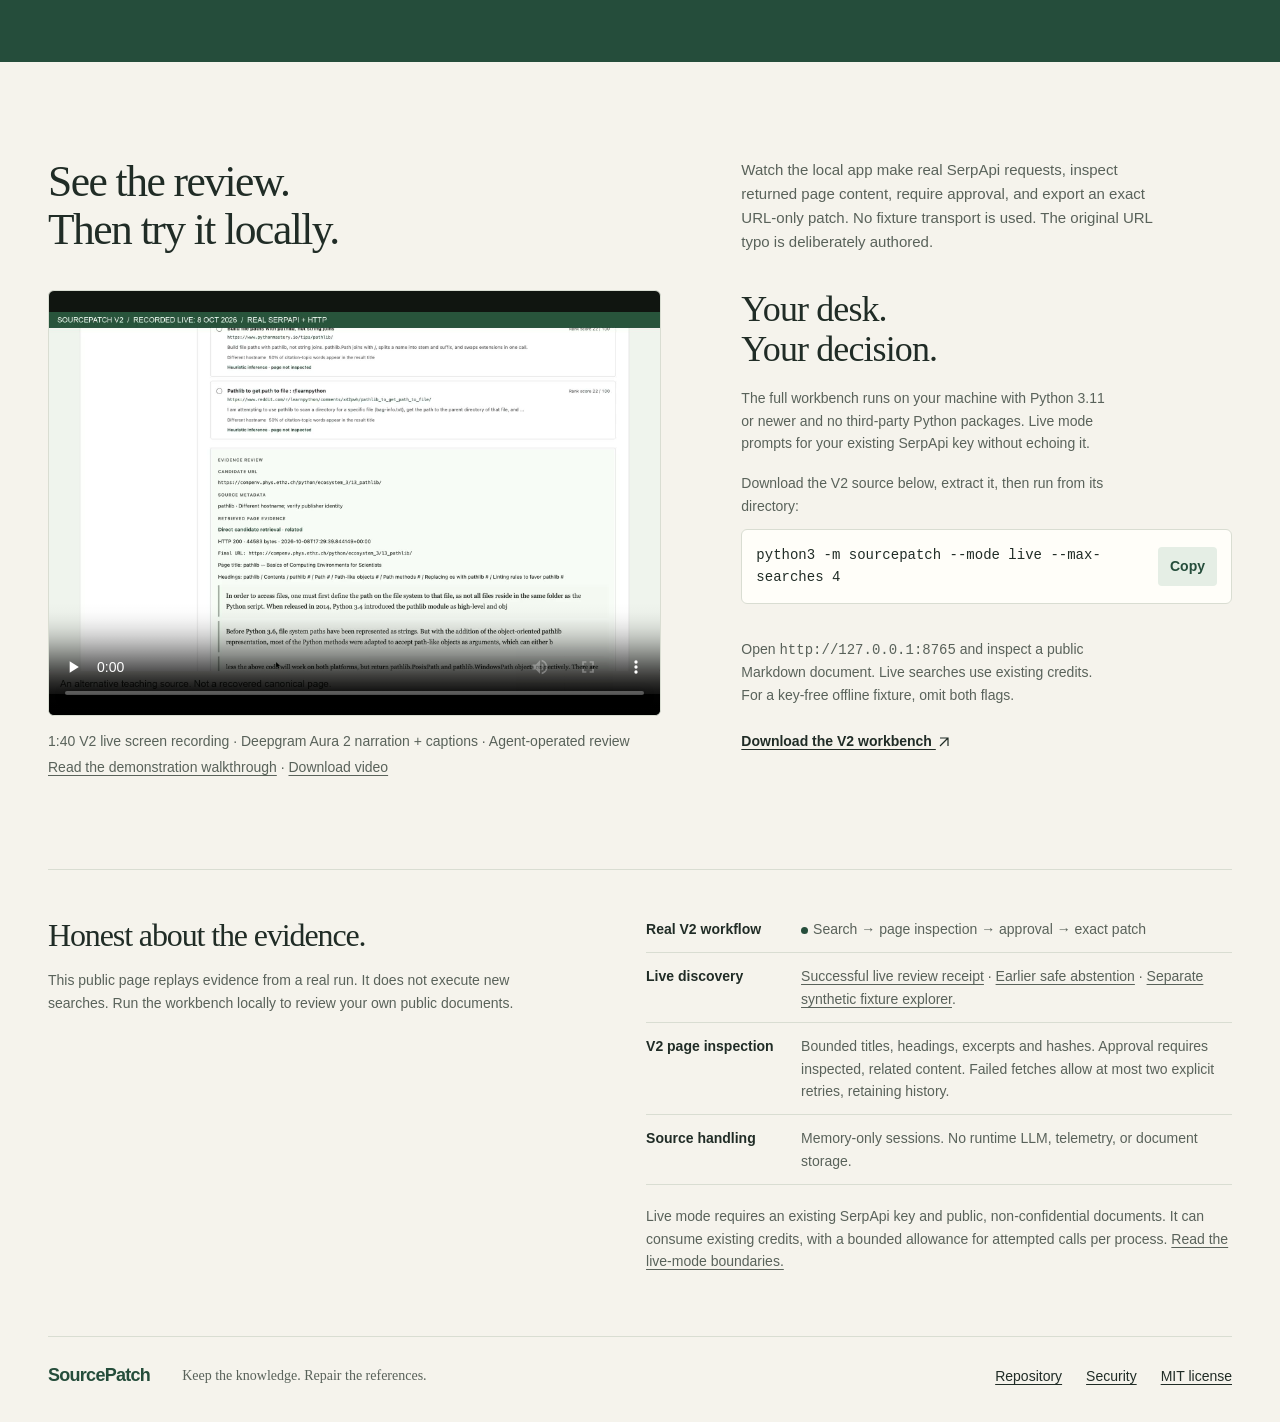
==== commit d5e320a2: "Replace demo narration with Deepgram Aura 2 Thalia" ====
--- a/landing/index.html
+++ b/landing/index.html
@@ -79,7 +79,7 @@
 
     <section class="demo-section wrap" id="demo" aria-labelledby="demo-title">
       <div class="section-heading"><h2 id="demo-title">See the review.<br>Then try it locally.</h2><p>Watch the local app make real SerpApi requests, inspect returned page content, require approval, and export an exact URL-only patch. No fixture transport is used. The original URL typo is deliberately authored.</p></div>
-      <div class="demo-layout"><figure class="demo-video"><video controls playsinline preload="none" poster="assets/v2-demo-poster.jpg" aria-label="SourcePatch V2 real SerpApi screen recording with captions"><source src="assets/sourcepatch-v2-demo.mp4" type="video/mp4"><track kind="captions" src="assets/v2-captions.vtt" srclang="en" label="English">Your browser cannot play this video. <a href="assets/sourcepatch-v2-demo.mp4">Download the live recording.</a></video><figcaption>1:40 V2 live screen recording · Synthetic narration + captions · Agent-operated review<br><a href="docs/demo-script.md">Read the demonstration walkthrough</a> · <a href="assets/sourcepatch-v2-demo.mp4" download>Download video</a></figcaption></figure>
+      <div class="demo-layout"><figure class="demo-video"><video controls playsinline preload="none" poster="assets/v2-demo-poster.jpg" aria-label="SourcePatch V2 real SerpApi screen recording with captions"><source src="assets/sourcepatch-v2-demo.mp4" type="video/mp4"><track kind="captions" src="assets/v2-captions.vtt" srclang="en" label="English">Your browser cannot play this video. <a href="assets/sourcepatch-v2-demo.mp4">Download the live recording.</a></video><figcaption>1:40 V2 live screen recording · Deepgram Aura 2 narration + captions · Agent-operated review<br><a href="docs/demo-script.md">Read the demonstration walkthrough</a> · <a href="assets/sourcepatch-v2-demo.mp4" download>Download video</a></figcaption></figure>
         <div class="local-run"><h3>Your desk.<br>Your decision.</h3><p>The full workbench runs on your machine with Python 3.11 or newer and no third-party Python packages. Live mode prompts for your existing SerpApi key without echoing it.</p><p>Download the V2 source below, extract it, then run from its directory:</p><div class="command-line"><code>python3 -m sourcepatch --mode live --max-searches 4</code><button id="copy-command" type="button" hidden>Copy</button></div><p id="copy-status" class="copy-status" role="status" aria-live="polite"></p><p>Open <code>http://127.0.0.1:8765</code> and inspect a public Markdown document. Live searches use existing credits. For a key-free offline fixture, omit both flags.</p><a class="text-link" href="downloads/sourcepatch-v2.zip">Download the V2 workbench <svg viewBox="0 0 20 20" width="16" height="16" fill="none" aria-hidden="true"><path d="M5 15 15 5M5 5h10v10" stroke="currentColor" stroke-width="1.5"/></svg></a></div>
       </div>
     </section>
